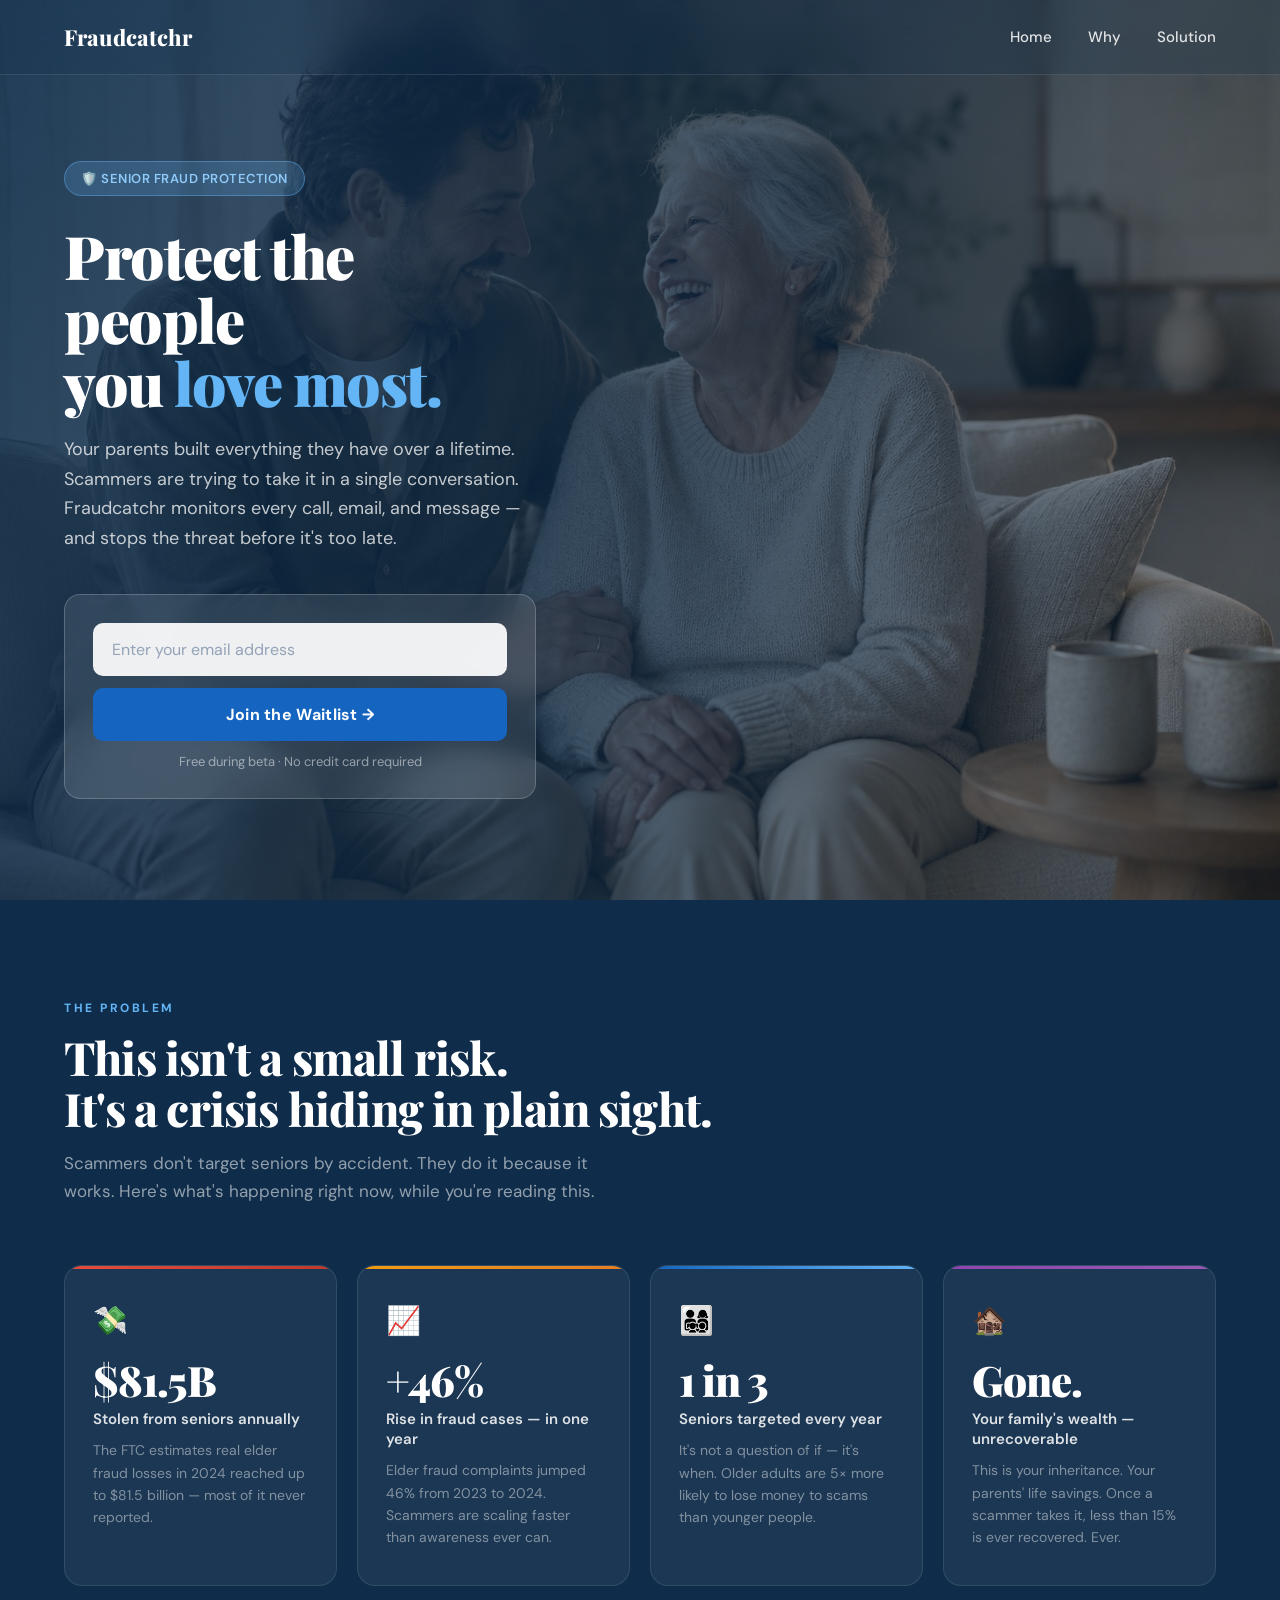
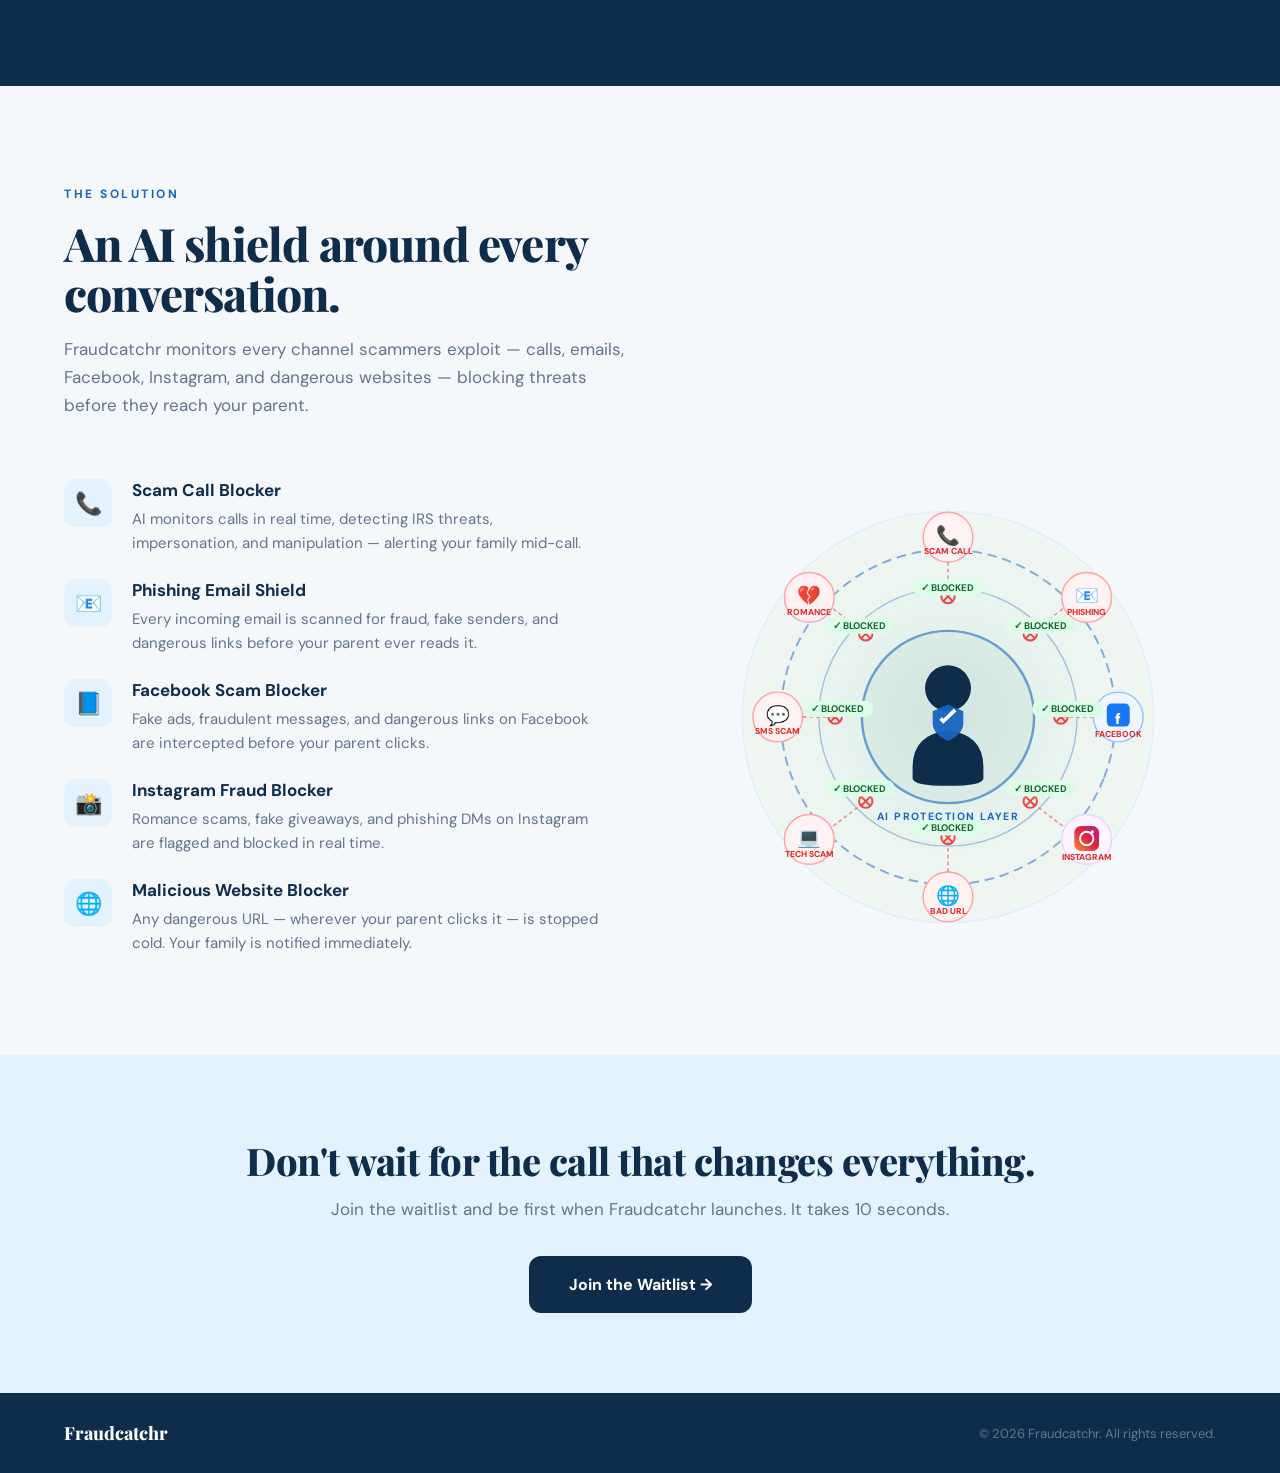
==== index.html @ f76e2032 "Add files via upload" ====
<!DOCTYPE html>
<html lang="en">
<head>
<meta charset="UTF-8"/>
<meta name="viewport" content="width=device-width, initial-scale=1.0"/>
<title>Fraudcatchr</title>
<link href="https://fonts.googleapis.com/css2?family=Playfair+Display:wght@700;800;900&family=DM+Sans:wght@300;400;500;600&display=swap" rel="stylesheet"/>
<style>
*{margin:0;padding:0;box-sizing:border-box;}
:root{
  --navy:#0F2D4A;
  --navy-light:#1A3D5C;
  --blue:#1565C0;
  --blue-hover:#1976D2;
  --blue-pale:#E3F2FD;
  --white:#FFFFFF;
  --off-white:#F5F8FA;
  --gray:#64748B;
  --light-gray:#E2E8F0;
}
html{scroll-behavior:smooth;}
body{font-family:'DM Sans',sans-serif;color:var(--navy);background:var(--white);overflow-x:hidden;}

nav{
  position:fixed;top:0;left:0;right:0;z-index:200;
  display:flex;align-items:center;justify-content:space-between;
  padding:22px 64px;
  background:rgba(15,45,74,0.2);
  backdrop-filter:blur(16px);-webkit-backdrop-filter:blur(16px);
  border-bottom:1px solid rgba(255,255,255,0.1);
}
.nav-logo{font-family:'Playfair Display',serif;font-size:22px;font-weight:800;color:var(--white);}
.nav-logo span{color:#64B5F6;}
.nav-links{display:flex;gap:36px;}
.nav-links a{text-decoration:none;color:rgba(255,255,255,0.85);font-size:15px;font-weight:500;transition:color 0.2s;}
.nav-links a:hover{color:#fff;}

#home{position:relative;min-height:100vh;display:flex;align-items:center;overflow:hidden;}
.hero-bg{
  position:absolute;inset:0;
  background-image:url('[data-uri]');
  background-size:cover;background-position:center 30%;
}
.hero-overlay{
  position:absolute;inset:0;
  background:linear-gradient(110deg,rgba(15,45,74,0.92) 0%,rgba(15,45,74,0.70) 55%,rgba(15,45,74,0.35) 100%);
}
.hero-content{position:relative;z-index:2;max-width:600px;padding:140px 64px 80px;}
.hero-eyebrow{
  display:inline-flex;align-items:center;gap:8px;
  background:rgba(100,181,246,0.2);border:1px solid rgba(100,181,246,0.4);
  color:#90CAF9;padding:8px 16px;border-radius:100px;
  font-size:13px;font-weight:600;letter-spacing:0.5px;
  margin-bottom:28px;text-transform:uppercase;
}
h1{font-family:'Playfair Display',serif;font-size:60px;line-height:1.06;font-weight:900;color:var(--white);margin-bottom:20px;letter-spacing:-1.5px;}
h1 em{color:#64B5F6;font-style:normal;}
.hero-sub{font-size:18px;line-height:1.65;color:rgba(255,255,255,0.75);margin-bottom:40px;font-weight:400;}
.hero-form{
  background:rgba(255,255,255,0.1);backdrop-filter:blur(12px);
  border:1px solid rgba(255,255,255,0.2);border-radius:16px;padding:28px;max-width:480px;
}
.hero-form input[type=email]{
  width:100%;padding:15px 18px;
  background:rgba(255,255,255,0.92);border:1.5px solid transparent;border-radius:10px;
  font-size:16px;font-family:'DM Sans',sans-serif;color:var(--navy);
  outline:none;margin-bottom:12px;transition:border-color 0.2s,background 0.2s;
}
.hero-form input[type=email]:focus{background:#fff;border-color:var(--blue);}
.hero-form input::placeholder{color:#94a3b8;}
.btn-waitlist{
  width:100%;padding:16px;background:var(--blue);color:var(--white);
  border:none;border-radius:10px;font-size:16px;font-weight:700;
  font-family:'DM Sans',sans-serif;cursor:pointer;
  transition:background 0.2s,transform 0.15s;letter-spacing:0.3px;
}
.btn-waitlist:hover{background:var(--blue-hover);transform:translateY(-1px);}
.hero-note{text-align:center;margin-top:12px;font-size:13px;color:rgba(255,255,255,0.5);}

#why{background:var(--navy);padding:100px 64px;}
.section-eyebrow{font-size:12px;font-weight:700;letter-spacing:2.5px;text-transform:uppercase;color:#64B5F6;margin-bottom:16px;}
#why h2{font-family:'Playfair Display',serif;font-size:46px;font-weight:800;color:var(--white);margin-bottom:16px;letter-spacing:-0.8px;line-height:1.1;max-width:680px;}
#why .section-sub{font-size:17px;color:rgba(255,255,255,0.55);max-width:560px;line-height:1.65;margin-bottom:60px;}
.stats-grid{display:grid;grid-template-columns:repeat(4,1fr);gap:20px;}
.stat-card{
  background:rgba(255,255,255,0.05);border:1px solid rgba(255,255,255,0.1);
  border-radius:18px;padding:36px 28px;
  transition:background 0.25s,transform 0.2s;position:relative;overflow:hidden;
}
.stat-card::before{content:'';position:absolute;top:0;left:0;right:0;height:3px;border-radius:18px 18px 0 0;}
.stat-card:nth-child(1)::before{background:linear-gradient(90deg,#e74c3c,#c0392b);}
.stat-card:nth-child(2)::before{background:linear-gradient(90deg,#f39c12,#e67e22);}
.stat-card:nth-child(3)::before{background:linear-gradient(90deg,#1565C0,#64B5F6);}
.stat-card:nth-child(4)::before{background:linear-gradient(90deg,#8e44ad,#9b59b6);}
.stat-card:hover{background:rgba(255,255,255,0.08);transform:translateY(-4px);}
.stat-icon{font-size:28px;margin-bottom:20px;display:block;}
.stat-number{font-family:'Playfair Display',serif;font-size:42px;font-weight:900;color:var(--white);line-height:1;margin-bottom:8px;letter-spacing:-1px;}
.stat-label{font-size:15px;font-weight:600;color:rgba(255,255,255,0.85);margin-bottom:10px;}
.stat-desc{font-size:14px;color:rgba(255,255,255,0.45);line-height:1.6;}

#solution{background:var(--off-white);padding:100px 64px;}
#solution .section-eyebrow{color:var(--blue);}
#solution h2{font-family:'Playfair Display',serif;font-size:46px;font-weight:800;color:var(--navy);margin-bottom:16px;letter-spacing:-0.8px;line-height:1.1;max-width:640px;}
#solution .section-sub{font-size:17px;color:var(--gray);max-width:560px;line-height:1.65;margin-bottom:60px;}
.solution-layout{display:grid;grid-template-columns:1fr 1fr;gap:80px;align-items:center;}
.solution-points{display:flex;flex-direction:column;gap:24px;}
.solution-point{display:flex;gap:20px;align-items:flex-start;}
.point-icon{width:48px;height:48px;flex-shrink:0;background:var(--blue-pale);border-radius:12px;display:flex;align-items:center;justify-content:center;font-size:22px;}
.point-text h3{font-size:17px;font-weight:700;color:var(--navy);margin-bottom:6px;}
.point-text p{font-size:15px;color:var(--gray);line-height:1.6;}
.shield-wrap{display:flex;justify-content:center;align-items:center;}

.footer-cta{background:var(--blue-pale);padding:80px 64px;text-align:center;}
.footer-cta h2{font-family:'Playfair Display',serif;font-size:38px;font-weight:800;color:var(--navy);margin-bottom:12px;letter-spacing:-0.5px;}
.footer-cta p{font-size:17px;color:var(--gray);margin-bottom:36px;}
.footer-btn{display:inline-block;background:var(--navy);color:var(--white);padding:18px 40px;border-radius:12px;font-size:16px;font-weight:700;text-decoration:none;transition:background 0.2s,transform 0.15s;}
.footer-btn:hover{background:var(--navy-light);transform:translateY(-2px);}
footer{background:var(--navy);padding:28px 64px;display:flex;justify-content:space-between;align-items:center;}
.footer-logo{font-family:'Playfair Display',serif;font-size:18px;font-weight:800;color:var(--white);}
.footer-logo span{color:#64B5F6;}
footer p{font-size:13px;color:rgba(255,255,255,0.35);}

@media(max-width:900px){
  nav{padding:18px 24px;}
  .hero-content{padding:100px 24px 60px;}
  h1{font-size:40px;}
  #why,#solution{padding:72px 24px;}
  .stats-grid{grid-template-columns:1fr 1fr;gap:16px;}
  .solution-layout{grid-template-columns:1fr;}
  .footer-cta{padding:60px 24px;}
  footer{flex-direction:column;gap:10px;padding:24px;text-align:center;}
}
</style>
</head>
<body>

<nav>
  <div class="nav-logo">Fraudcatchr</div>
  <div class="nav-links">
    <a href="#home">Home</a>
    <a href="#why">Why</a>
    <a href="#solution">Solution</a>
  </div>
</nav>

<section id="home">
  <div class="hero-bg"></div>
  <div class="hero-overlay"></div>
  <div class="hero-content">
    <div class="hero-eyebrow">🛡️ Senior Fraud Protection</div>
    <h1>Protect the people<br/>you <em>love most.</em></h1>
    <p class="hero-sub">Your parents built everything they have over a lifetime. Scammers are trying to take it in a single conversation. Fraudcatchr monitors every call, email, and message — and stops the threat before it's too late.</p>
    <form class="hero-form" name="waitlist" method="POST" data-netlify="true" action="/thankyou.html">
      <input type="hidden" name="form-name" value="waitlist"/>
      <input type="email" name="email" placeholder="Enter your email address" required/>
      <button type="submit" class="btn-waitlist">Join the Waitlist →</button>
      <p class="hero-note">Free during beta · No credit card required</p>
    </form>
  </div>
</section>

<section id="why">
  <div class="section-eyebrow">The Problem</div>
  <h2>This isn't a small risk.<br/>It's a crisis hiding in plain sight.</h2>
  <p class="section-sub">Scammers don't target seniors by accident. They do it because it works. Here's what's happening right now, while you're reading this.</p>
  <div class="stats-grid">
    <div class="stat-card">
      <span class="stat-icon">💸</span>
      <div class="stat-number">$81.5B</div>
      <div class="stat-label">Stolen from seniors annually</div>
      <div class="stat-desc">The FTC estimates real elder fraud losses in 2024 reached up to $81.5 billion — most of it never reported.</div>
    </div>
    <div class="stat-card">
      <span class="stat-icon">📈</span>
      <div class="stat-number">+46%</div>
      <div class="stat-label">Rise in fraud cases — in one year</div>
      <div class="stat-desc">Elder fraud complaints jumped 46% from 2023 to 2024. Scammers are scaling faster than awareness ever can.</div>
    </div>
    <div class="stat-card">
      <span class="stat-icon">👨‍👩‍👧‍👦</span>
      <div class="stat-number">1 in 3</div>
      <div class="stat-label">Seniors targeted every year</div>
      <div class="stat-desc">It's not a question of if — it's when. Older adults are 5× more likely to lose money to scams than younger people.</div>
    </div>
    <div class="stat-card">
      <span class="stat-icon">🏚️</span>
      <div class="stat-number">Gone.</div>
      <div class="stat-label">Your family's wealth — unrecoverable</div>
      <div class="stat-desc">This is your inheritance. Your parents' life savings. Once a scammer takes it, less than 15% is ever recovered. Ever.</div>
    </div>
  </div>
</section>

<section id="solution">
  <div class="section-eyebrow">The Solution</div>
  <h2>An AI shield around every conversation.</h2>
  <p class="section-sub">Fraudcatchr monitors every channel scammers exploit — calls, emails, Facebook, Instagram, and dangerous websites — blocking threats before they reach your parent.</p>
  <div class="solution-layout">
    <div class="solution-points">
      <div class="solution-point">
        <div class="point-icon">📞</div>
        <div class="point-text">
          <h3>Scam Call Blocker</h3>
          <p>AI monitors calls in real time, detecting IRS threats, impersonation, and manipulation — alerting your family mid-call.</p>
        </div>
      </div>
      <div class="solution-point">
        <div class="point-icon">📧</div>
        <div class="point-text">
          <h3>Phishing Email Shield</h3>
          <p>Every incoming email is scanned for fraud, fake senders, and dangerous links before your parent ever reads it.</p>
        </div>
      </div>
      <div class="solution-point">
        <div class="point-icon">📘</div>
        <div class="point-text">
          <h3>Facebook Scam Blocker</h3>
          <p>Fake ads, fraudulent messages, and dangerous links on Facebook are intercepted before your parent clicks.</p>
        </div>
      </div>
      <div class="solution-point">
        <div class="point-icon">📸</div>
        <div class="point-text">
          <h3>Instagram Fraud Blocker</h3>
          <p>Romance scams, fake giveaways, and phishing DMs on Instagram are flagged and blocked in real time.</p>
        </div>
      </div>
      <div class="solution-point">
        <div class="point-icon">🌐</div>
        <div class="point-text">
          <h3>Malicious Website Blocker</h3>
          <p>Any dangerous URL — wherever your parent clicks it — is stopped cold. Your family is notified immediately.</p>
        </div>
      </div>
    </div>

    <div class="shield-wrap">
      <svg viewBox="0 0 460 460" xmlns="http://www.w3.org/2000/svg" width="440" height="440">
        <defs>
          <radialGradient id="bg2" cx="50%" cy="50%" r="50%">
            <stop offset="0%" stop-color="#E4F2EB"/>
            <stop offset="100%" stop-color="#F0F6F2"/>
          </radialGradient>
          <radialGradient id="innerGlow" cx="50%" cy="50%" r="50%">
            <stop offset="0%" stop-color="#1565C0" stop-opacity="0.15"/>
            <stop offset="100%" stop-color="#1565C0" stop-opacity="0.02"/>
          </radialGradient>
          <linearGradient id="igGrad" x1="0%" y1="100%" x2="100%" y2="0%">
            <stop offset="0%" stop-color="#f09433"/>
            <stop offset="50%" stop-color="#dc2743"/>
            <stop offset="100%" stop-color="#bc1888"/>
          </linearGradient>
        </defs>
        <circle cx="230" cy="230" r="215" fill="url(#bg2)" stroke="#DDEEFF" stroke-width="1.5"/>
        <circle cx="230" cy="230" r="175" fill="none" stroke="#1565C0" stroke-width="2" stroke-dasharray="10 6" opacity="0.5">
          <animateTransform attributeName="transform" type="rotate" from="0 230 230" to="360 230 230" dur="25s" repeatCount="indefinite"/>
        </circle>
        <circle cx="230" cy="230" r="135" fill="url(#innerGlow)" stroke="#1565C0" stroke-width="1.5" opacity="0.35"/>
        <circle cx="230" cy="230" r="90" fill="rgba(46,125,82,0.08)" stroke="#1565C0" stroke-width="2.5" opacity="0.6"/>
        <circle cx="230" cy="200" r="24" fill="#0F2D4A"/>
        <path d="M193 282 Q193 248 230 244 Q267 248 267 282 L267 294 Q267 302 230 302 Q193 302 193 294 Z" fill="#0F2D4A"/>
        <path d="M230 217 L214 224 L214 236 Q214 248 230 255 Q246 248 246 236 L246 224 Z" fill="#1565C0" opacity="0.95"/>
        <path d="M225 237 L221 233 L224 230 L225 232 L236 221 L239 224 Z" fill="white"/>

        <g transform="translate(230,42)">
          <circle r="26" fill="#fef2f2" stroke="#fca5a5" stroke-width="1.5"/>
          <text x="0" y="5" text-anchor="middle" font-size="20">📞</text>
          <text x="0" y="18" text-anchor="middle" font-size="9" font-weight="700" fill="#dc2626">SCAM CALL</text>
        </g>
        <line x1="230" y1="68" x2="230" y2="104" stroke="#ef4444" stroke-width="1.5" stroke-dasharray="4 3" opacity="0.6"/>
        <circle cx="230" cy="104" r="7" fill="none" stroke="#ef4444" stroke-width="2"/>
        <line x1="225" y1="99" x2="235" y2="109" stroke="#ef4444" stroke-width="2"/>
        <line x1="235" y1="99" x2="225" y2="109" stroke="#ef4444" stroke-width="2"/>

        <g transform="translate(375,105)">
          <circle r="26" fill="#fef2f2" stroke="#fca5a5" stroke-width="1.5"/>
          <text x="0" y="5" text-anchor="middle" font-size="20">📧</text>
          <text x="0" y="18" text-anchor="middle" font-size="9" font-weight="700" fill="#dc2626">PHISHING</text>
        </g>
        <line x1="350" y1="117" x2="316" y2="143" stroke="#ef4444" stroke-width="1.5" stroke-dasharray="4 3" opacity="0.6"/>
        <circle cx="316" cy="143" r="7" fill="none" stroke="#ef4444" stroke-width="2"/>
        <line x1="311" y1="138" x2="321" y2="148" stroke="#ef4444" stroke-width="2"/>
        <line x1="321" y1="138" x2="311" y2="148" stroke="#ef4444" stroke-width="2"/>

        <g transform="translate(408,230)">
          <circle r="26" fill="#eff6ff" stroke="#93c5fd" stroke-width="1.5"/>
          <rect x="-12" y="-14" width="24" height="24" rx="5" fill="#1877F2"/>
          <text x="0" y="7" text-anchor="middle" font-size="16" font-weight="900" fill="white">f</text>
          <text x="0" y="21" text-anchor="middle" font-size="9" font-weight="700" fill="#dc2626">FACEBOOK</text>
        </g>
        <line x1="382" y1="230" x2="348" y2="230" stroke="#ef4444" stroke-width="1.5" stroke-dasharray="4 3" opacity="0.6"/>
        <circle cx="348" cy="230" r="7" fill="none" stroke="#ef4444" stroke-width="2"/>
        <line x1="343" y1="225" x2="353" y2="235" stroke="#ef4444" stroke-width="2"/>
        <line x1="353" y1="225" x2="343" y2="235" stroke="#ef4444" stroke-width="2"/>

        <g transform="translate(375,358)">
          <circle r="26" fill="#fdf4ff" stroke="#e9d5ff" stroke-width="1.5"/>
          <rect x="-13" y="-14" width="26" height="26" rx="7" fill="url(#igGrad)"/>
          <circle cx="0" cy="-1" r="7" fill="none" stroke="white" stroke-width="2"/>
          <circle cx="6" cy="-8" r="1.5" fill="white"/>
          <text x="0" y="21" text-anchor="middle" font-size="9" font-weight="700" fill="#dc2626">INSTAGRAM</text>
        </g>
        <line x1="350" y1="344" x2="316" y2="318" stroke="#ef4444" stroke-width="1.5" stroke-dasharray="4 3" opacity="0.6"/>
        <circle cx="316" cy="318" r="7" fill="none" stroke="#ef4444" stroke-width="2"/>
        <line x1="311" y1="313" x2="321" y2="323" stroke="#ef4444" stroke-width="2"/>
        <line x1="321" y1="313" x2="311" y2="323" stroke="#ef4444" stroke-width="2"/>

        <g transform="translate(230,418)">
          <circle r="26" fill="#fef2f2" stroke="#fca5a5" stroke-width="1.5"/>
          <text x="0" y="5" text-anchor="middle" font-size="20">🌐</text>
          <text x="0" y="18" text-anchor="middle" font-size="9" font-weight="700" fill="#dc2626">BAD URL</text>
        </g>
        <line x1="230" y1="392" x2="230" y2="356" stroke="#ef4444" stroke-width="1.5" stroke-dasharray="4 3" opacity="0.6"/>
        <circle cx="230" cy="356" r="7" fill="none" stroke="#ef4444" stroke-width="2"/>
        <line x1="225" y1="351" x2="235" y2="361" stroke="#ef4444" stroke-width="2"/>
        <line x1="235" y1="351" x2="225" y2="361" stroke="#ef4444" stroke-width="2"/>

        <g transform="translate(52,230)">
          <circle r="26" fill="#fef2f2" stroke="#fca5a5" stroke-width="1.5"/>
          <text x="0" y="5" text-anchor="middle" font-size="20">💬</text>
          <text x="0" y="18" text-anchor="middle" font-size="9" font-weight="700" fill="#dc2626">SMS SCAM</text>
        </g>
        <line x1="78" y1="230" x2="112" y2="230" stroke="#ef4444" stroke-width="1.5" stroke-dasharray="4 3" opacity="0.6"/>
        <circle cx="112" cy="230" r="7" fill="none" stroke="#ef4444" stroke-width="2"/>
        <line x1="107" y1="225" x2="117" y2="235" stroke="#ef4444" stroke-width="2"/>
        <line x1="117" y1="225" x2="107" y2="235" stroke="#ef4444" stroke-width="2"/>

        <g transform="translate(85,105)">
          <circle r="26" fill="#fff1f2" stroke="#fda4af" stroke-width="1.5"/>
          <text x="0" y="5" text-anchor="middle" font-size="20">💔</text>
          <text x="0" y="18" text-anchor="middle" font-size="9" font-weight="700" fill="#dc2626">ROMANCE</text>
        </g>
        <line x1="110" y1="117" x2="144" y2="143" stroke="#ef4444" stroke-width="1.5" stroke-dasharray="4 3" opacity="0.6"/>
        <circle cx="144" cy="143" r="7" fill="none" stroke="#ef4444" stroke-width="2"/>
        <line x1="139" y1="138" x2="149" y2="148" stroke="#ef4444" stroke-width="2"/>
        <line x1="149" y1="138" x2="139" y2="148" stroke="#ef4444" stroke-width="2"/>

        <g transform="translate(85,358)">
          <circle r="26" fill="#fef2f2" stroke="#fca5a5" stroke-width="1.5"/>
          <text x="0" y="5" text-anchor="middle" font-size="20">💻</text>
          <text x="0" y="18" text-anchor="middle" font-size="9" font-weight="700" fill="#dc2626">TECH SCAM</text>
        </g>
        <line x1="110" y1="344" x2="144" y2="318" stroke="#ef4444" stroke-width="1.5" stroke-dasharray="4 3" opacity="0.6"/>
        <circle cx="144" cy="318" r="7" fill="none" stroke="#ef4444" stroke-width="2"/>
        <line x1="139" y1="313" x2="149" y2="323" stroke="#ef4444" stroke-width="2"/>
        <line x1="149" y1="313" x2="139" y2="323" stroke="#ef4444" stroke-width="2"/>

        <rect x="193" y="86" width="74" height="17" rx="8" fill="#dcfce7"/>
        <text x="230" y="98" text-anchor="middle" font-size="10" font-weight="700" fill="#166534">✓ BLOCKED</text>
        <rect x="290" y="126" width="74" height="17" rx="8" fill="#dcfce7"/>
        <text x="327" y="138" text-anchor="middle" font-size="10" font-weight="700" fill="#166534">✓ BLOCKED</text>
        <rect x="318" y="213" width="74" height="17" rx="8" fill="#dcfce7"/>
        <text x="355" y="225" text-anchor="middle" font-size="10" font-weight="700" fill="#166534">✓ BLOCKED</text>
        <rect x="290" y="296" width="74" height="17" rx="8" fill="#dcfce7"/>
        <text x="327" y="308" text-anchor="middle" font-size="10" font-weight="700" fill="#166534">✓ BLOCKED</text>
        <rect x="193" y="337" width="74" height="17" rx="8" fill="#dcfce7"/>
        <text x="230" y="349" text-anchor="middle" font-size="10" font-weight="700" fill="#166534">✓ BLOCKED</text>
        <rect x="78" y="213" width="74" height="17" rx="8" fill="#dcfce7"/>
        <text x="115" y="225" text-anchor="middle" font-size="10" font-weight="700" fill="#166534">✓ BLOCKED</text>
        <rect x="100" y="126" width="74" height="17" rx="8" fill="#dcfce7"/>
        <text x="137" y="138" text-anchor="middle" font-size="10" font-weight="700" fill="#166534">✓ BLOCKED</text>
        <rect x="100" y="296" width="74" height="17" rx="8" fill="#dcfce7"/>
        <text x="137" y="308" text-anchor="middle" font-size="10" font-weight="700" fill="#166534">✓ BLOCKED</text>
        <text x="230" y="338" text-anchor="middle" font-size="11" font-weight="700" fill="#1565C0" font-family="DM Sans,sans-serif" letter-spacing="1.5">AI PROTECTION LAYER</text>
      </svg>
    </div>
  </div>
</section>

<div class="footer-cta">
  <h2>Don't wait for the call that changes everything.</h2>
  <p>Join the waitlist and be first when Fraudcatchr launches. It takes 10 seconds.</p>
  <a href="#home" class="footer-btn">Join the Waitlist →</a>
</div>

<footer>
  <div class="footer-logo">Fraudcatchr</div>
  <p>© 2026 Fraudcatchr. All rights reserved.</p>
</footer>
</body>
</html>
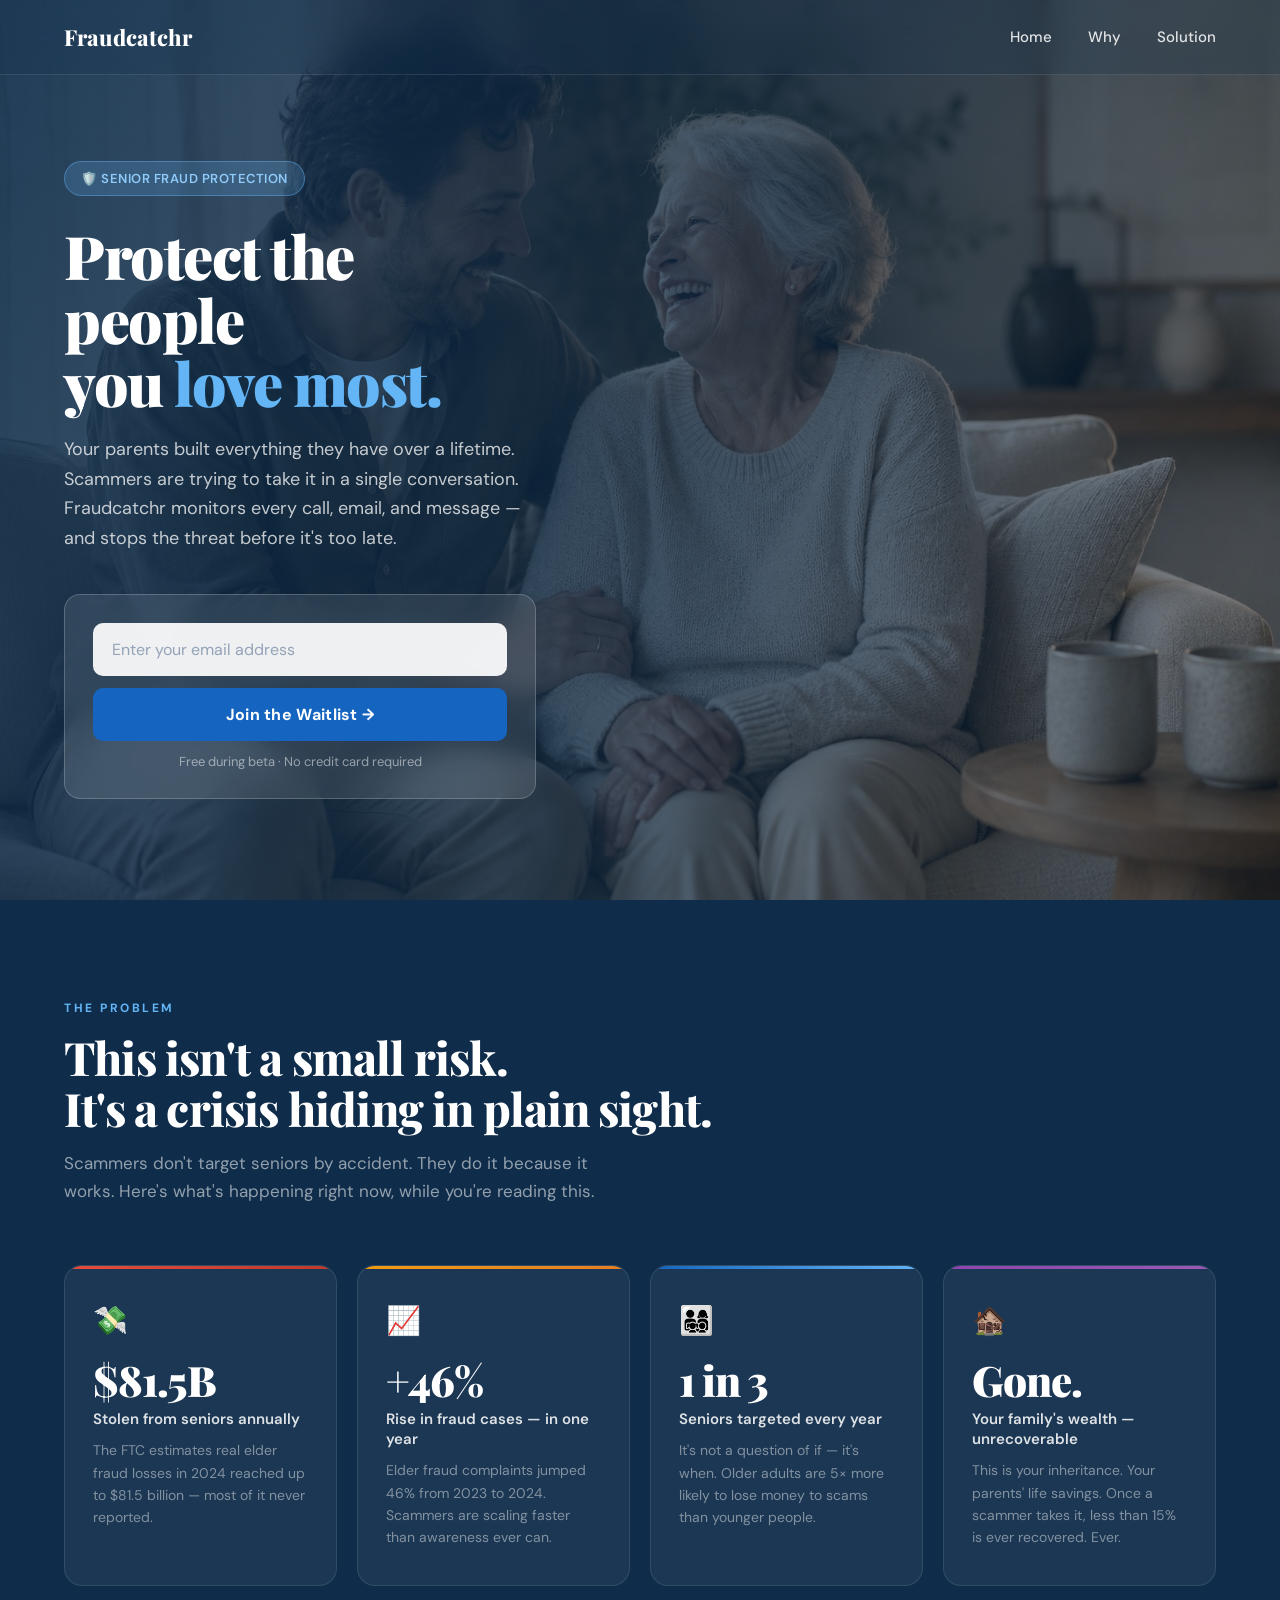
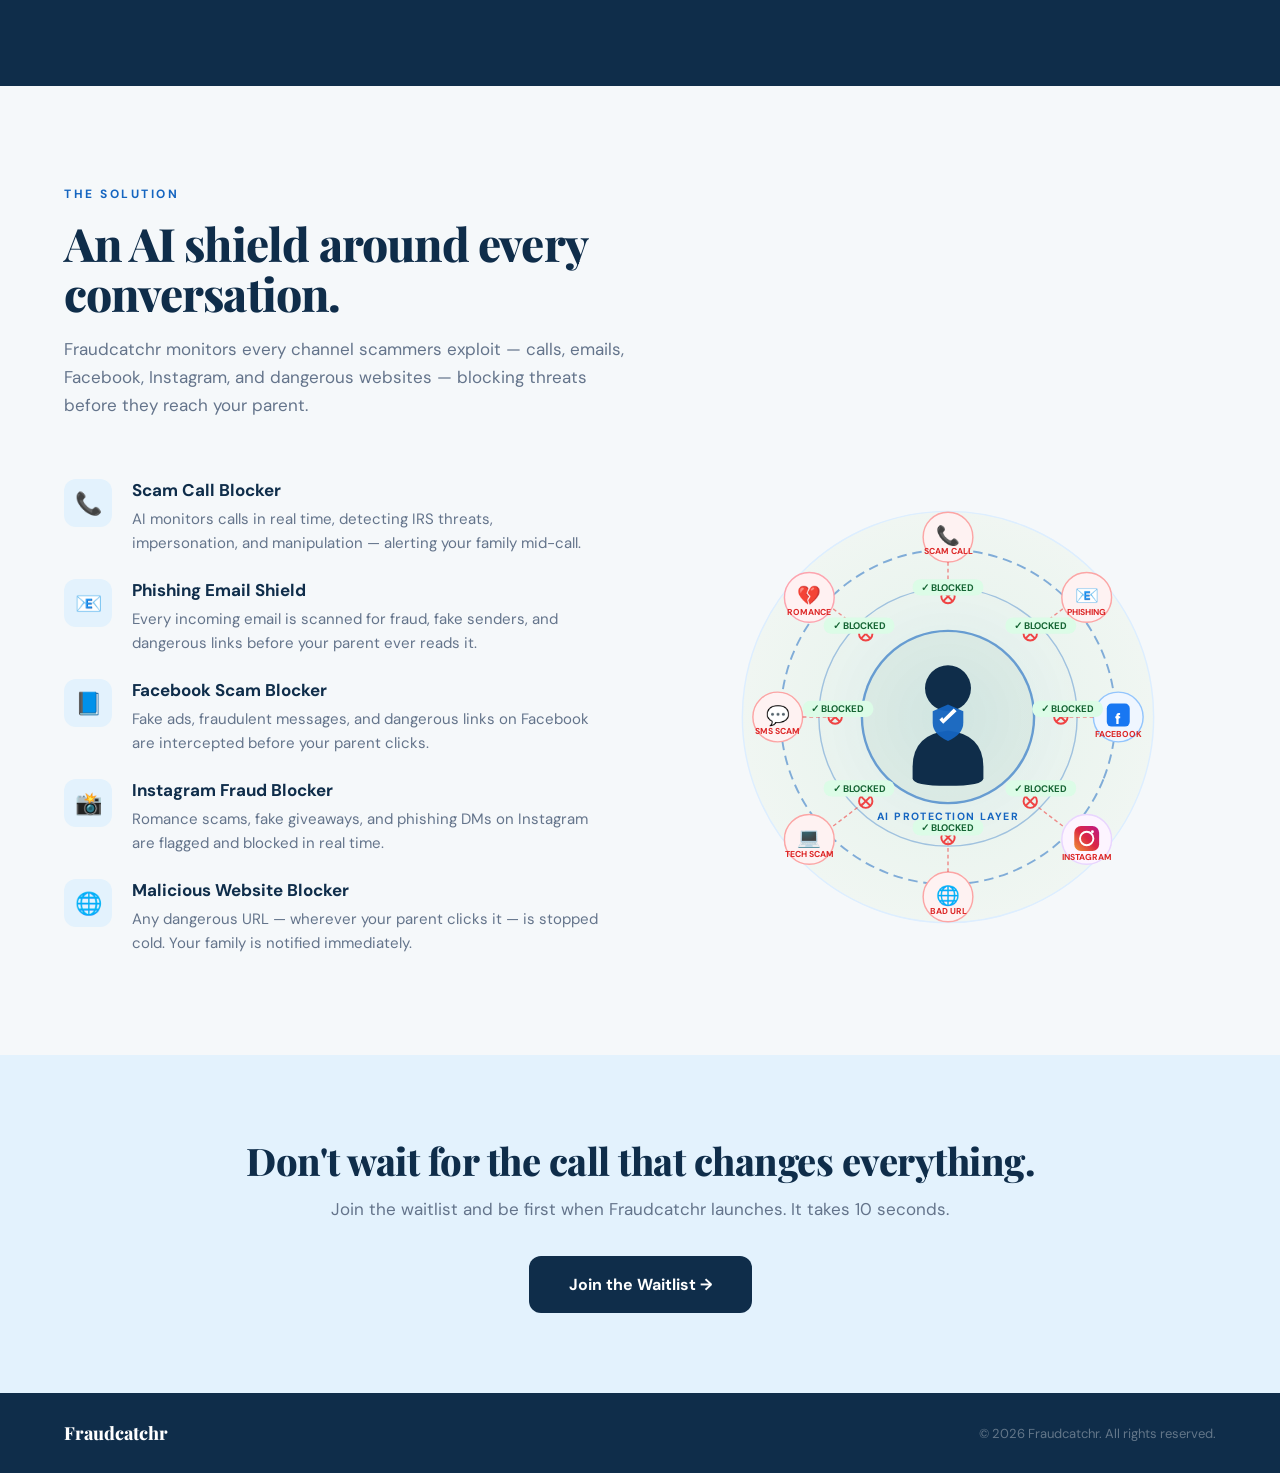
==== commit be0eb3a1: "Add files via upload" ====
--- a/index.html
+++ b/index.html
@@ -150,7 +150,7 @@
     <div class="hero-eyebrow">🛡️ Senior Fraud Protection</div>
     <h1>Protect the people<br/>you <em>love most.</em></h1>
     <p class="hero-sub">Your parents built everything they have over a lifetime. Scammers are trying to take it in a single conversation. Fraudcatchr monitors every call, email, and message — and stops the threat before it's too late.</p>
-    <form class="hero-form" name="waitlist" method="POST" data-netlify="true" action="/thankyou.html">
+    <form class="hero-form" name="waitlist" method="POST" data-netlify="true" action="/thankyou">
       <input type="hidden" name="form-name" value="waitlist"/>
       <input type="email" name="email" placeholder="Enter your email address" required/>
       <button type="submit" class="btn-waitlist">Join the Waitlist →</button>
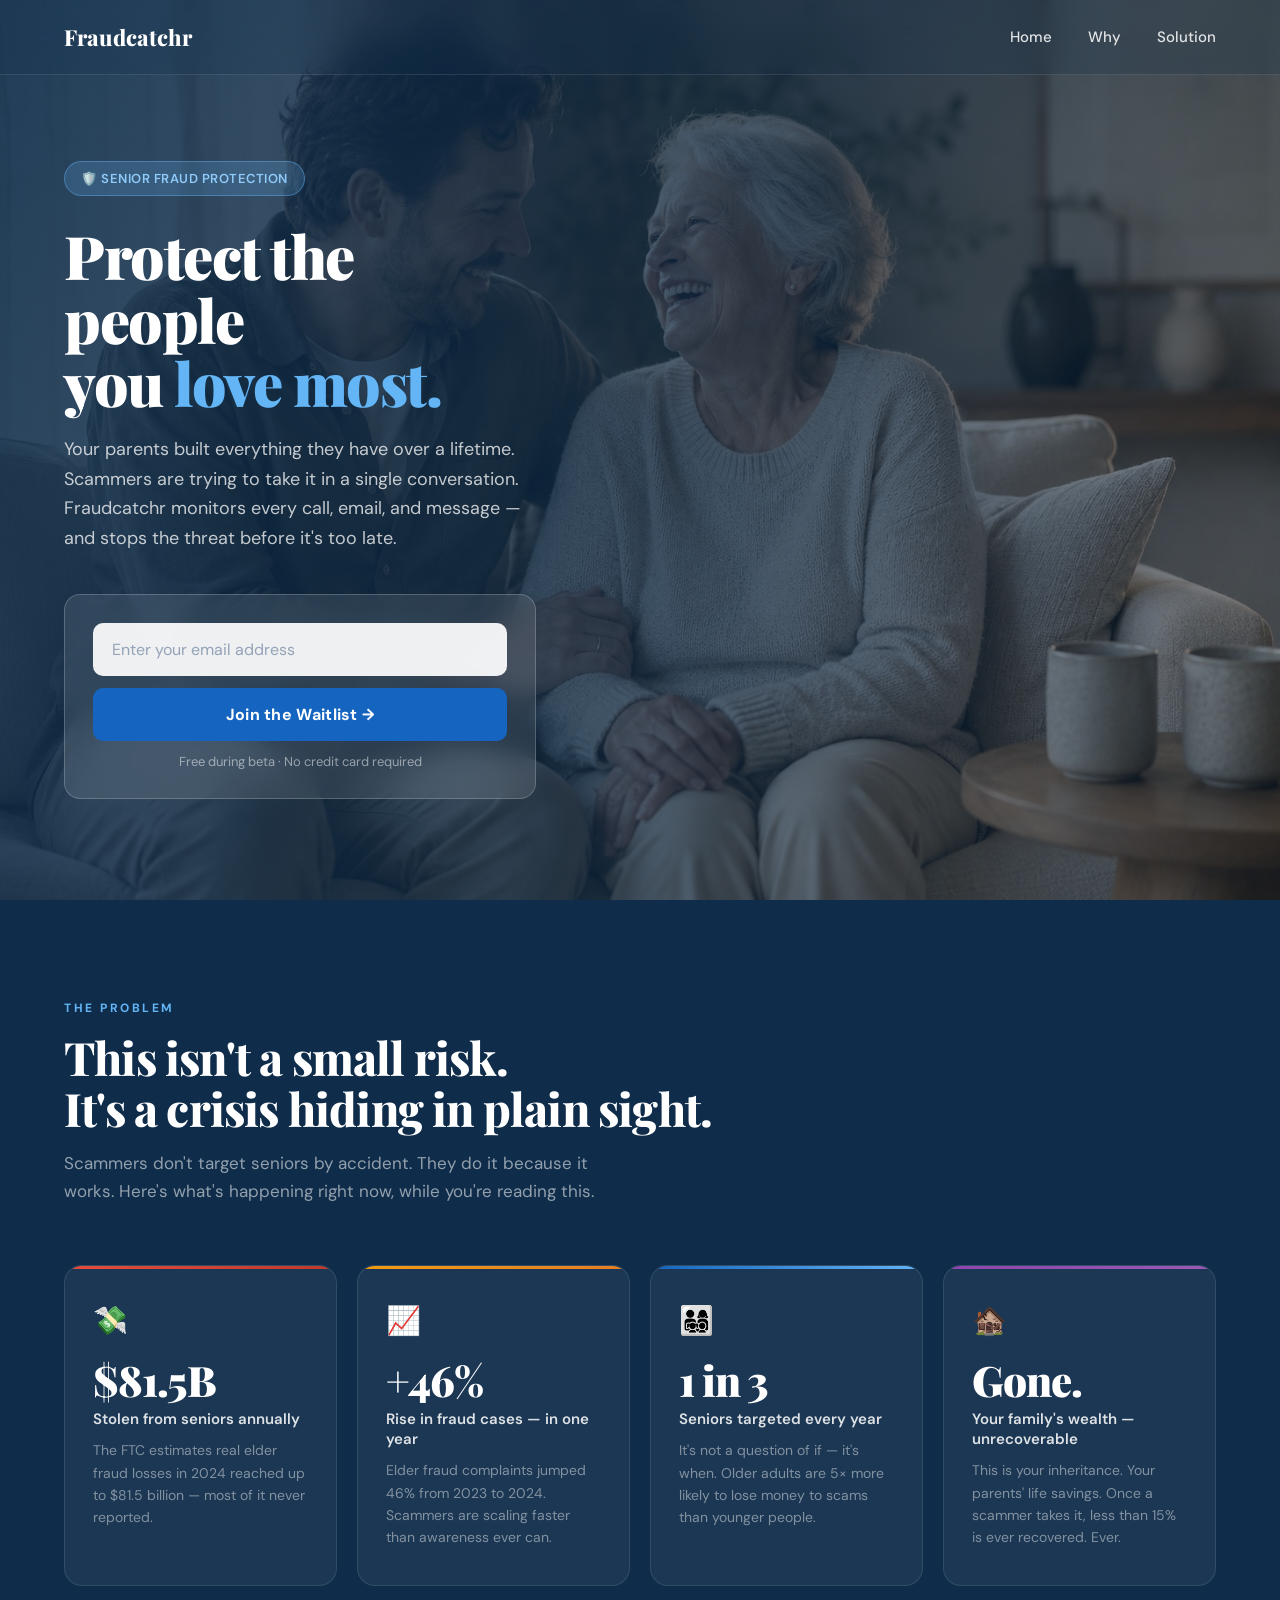
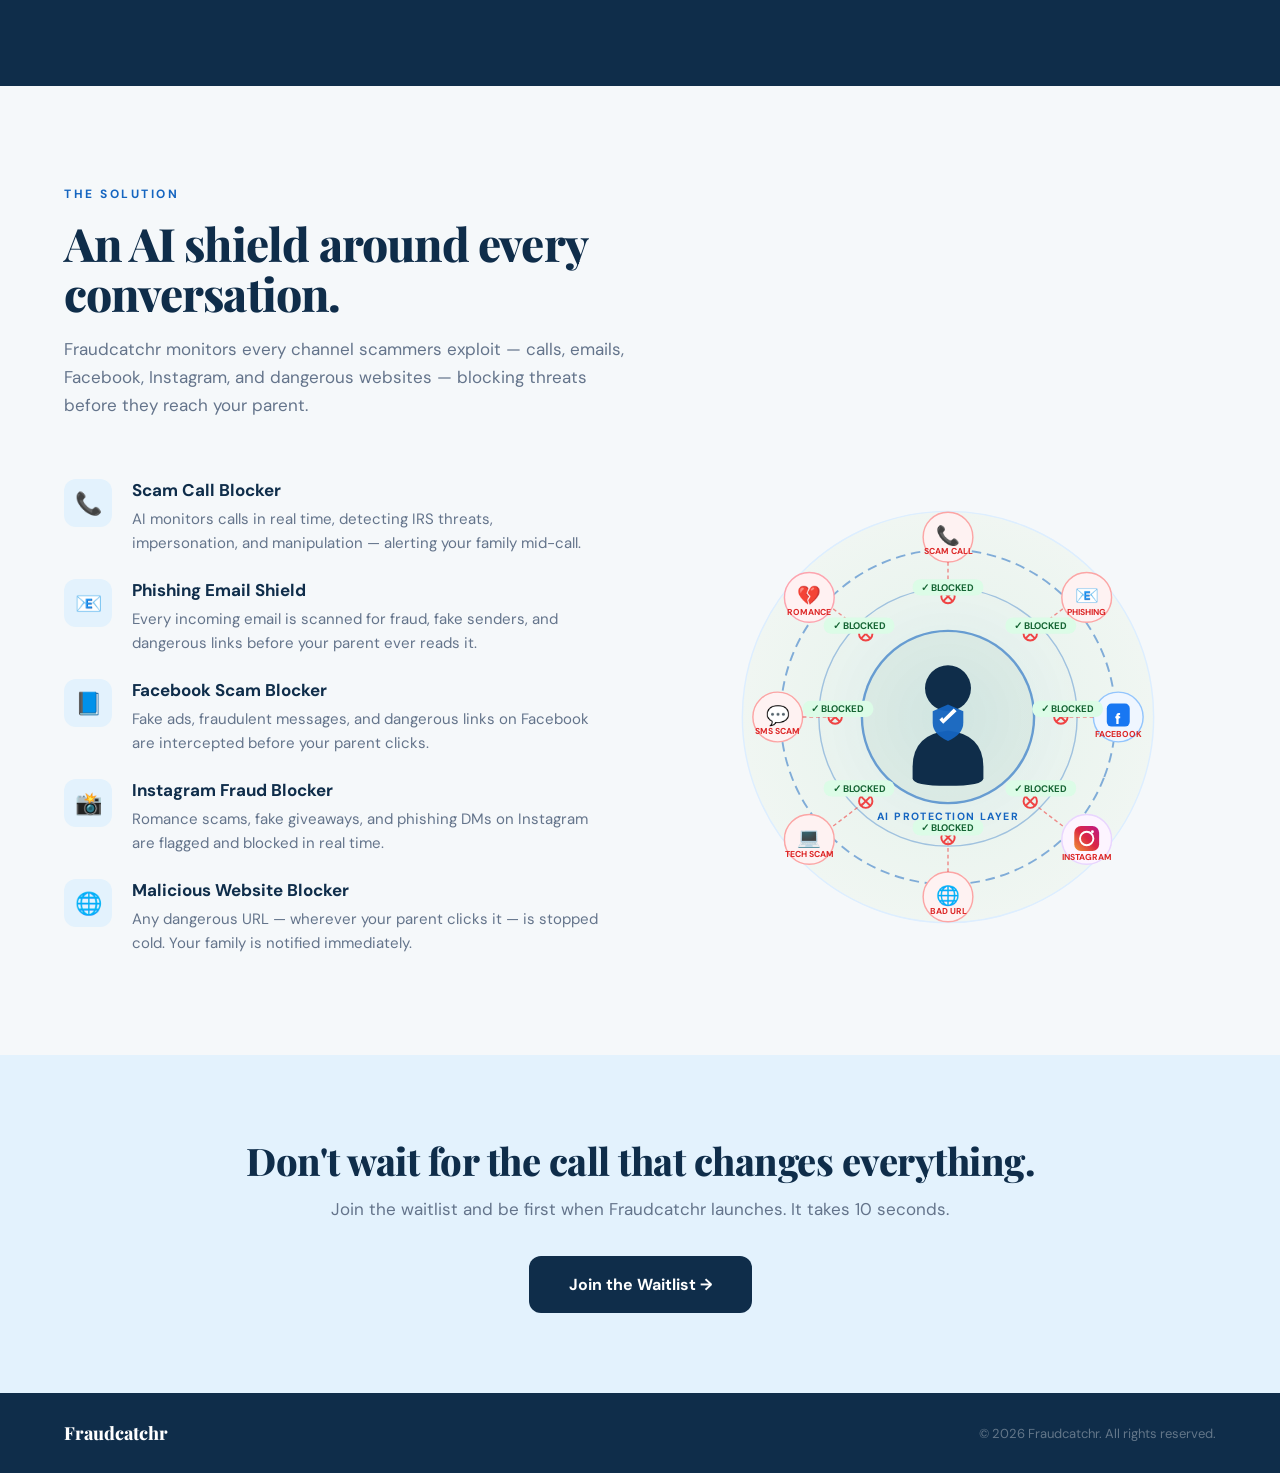
==== commit 1abbdc9e: "Add files via upload" ====
--- a/index.html
+++ b/index.html
@@ -150,7 +150,7 @@
     <div class="hero-eyebrow">🛡️ Senior Fraud Protection</div>
     <h1>Protect the people<br/>you <em>love most.</em></h1>
     <p class="hero-sub">Your parents built everything they have over a lifetime. Scammers are trying to take it in a single conversation. Fraudcatchr monitors every call, email, and message — and stops the threat before it's too late.</p>
-    <form class="hero-form" name="waitlist" method="POST" data-netlify="true" action="/thankyou">
+    <form class="hero-form" name="waitlist" method="POST" netlify action="/thankyou.html">
       <input type="hidden" name="form-name" value="waitlist"/>
       <input type="email" name="email" placeholder="Enter your email address" required/>
       <button type="submit" class="btn-waitlist">Join the Waitlist →</button>
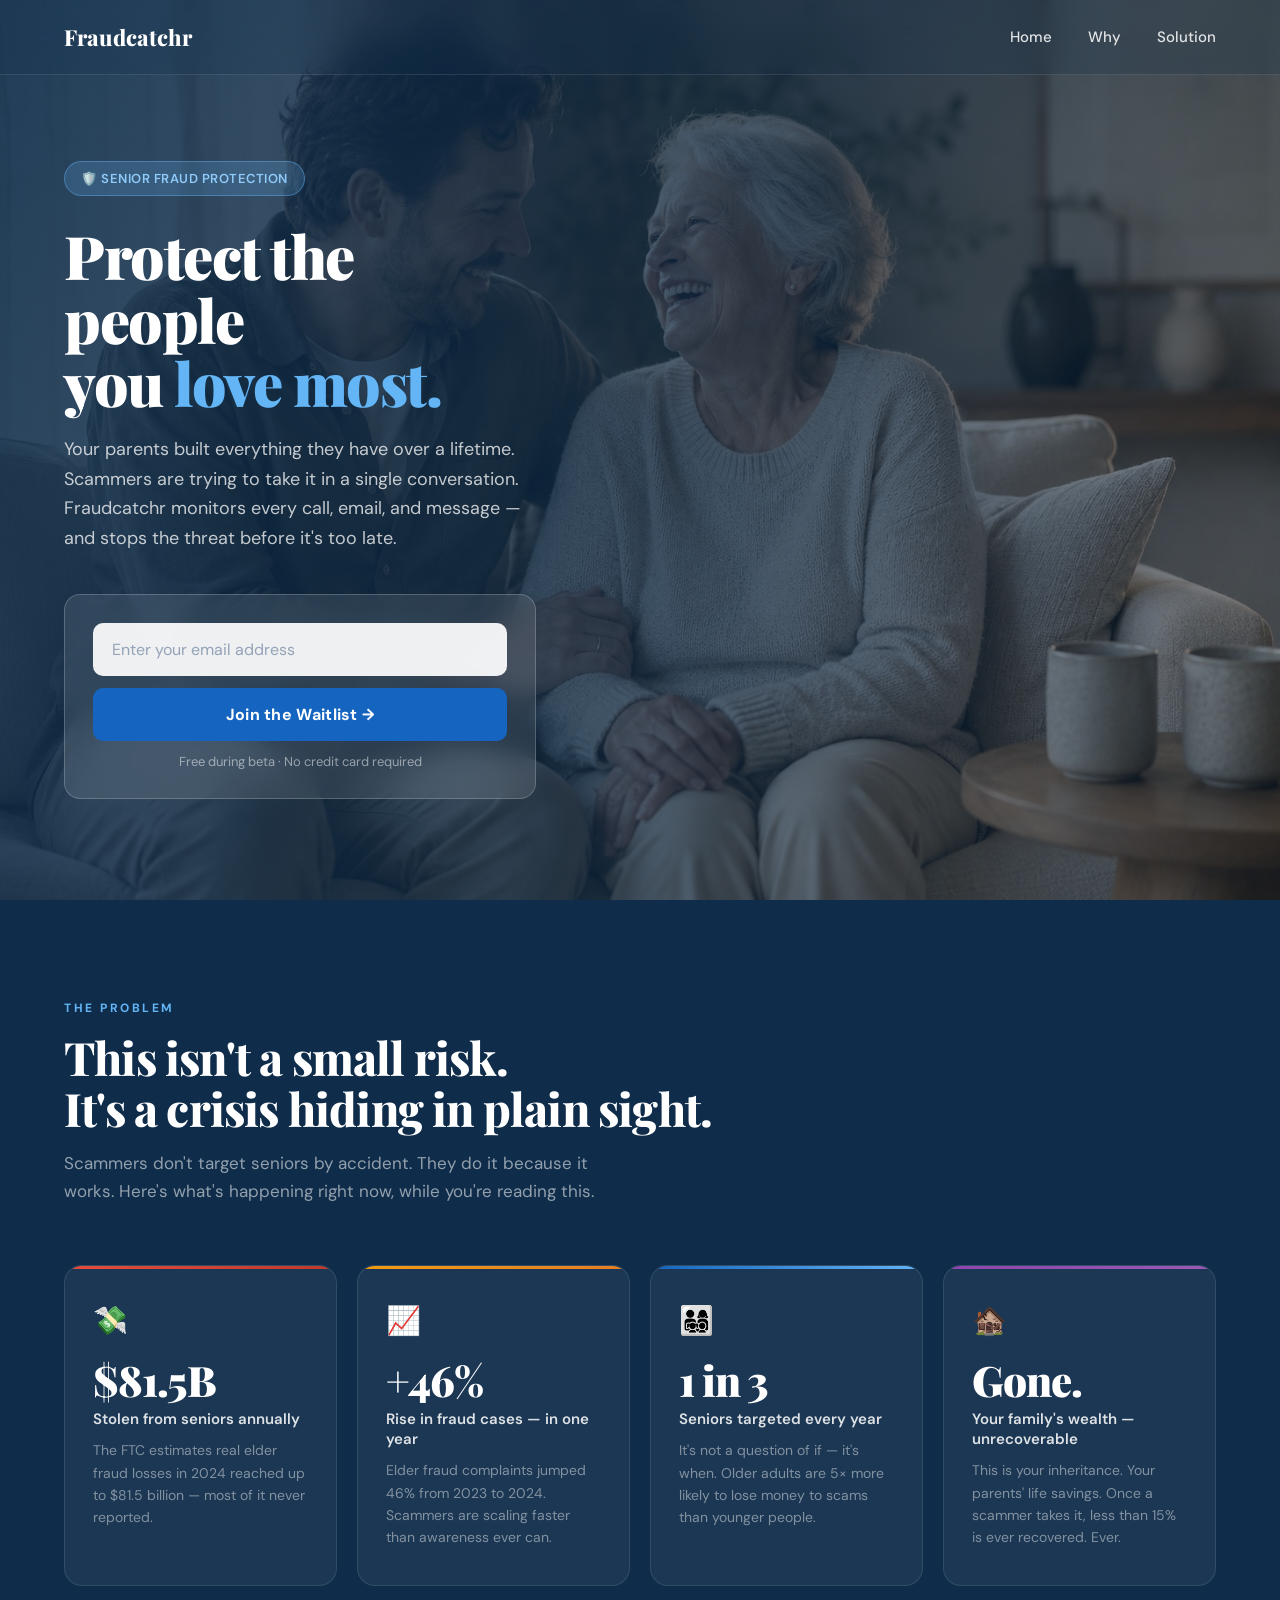
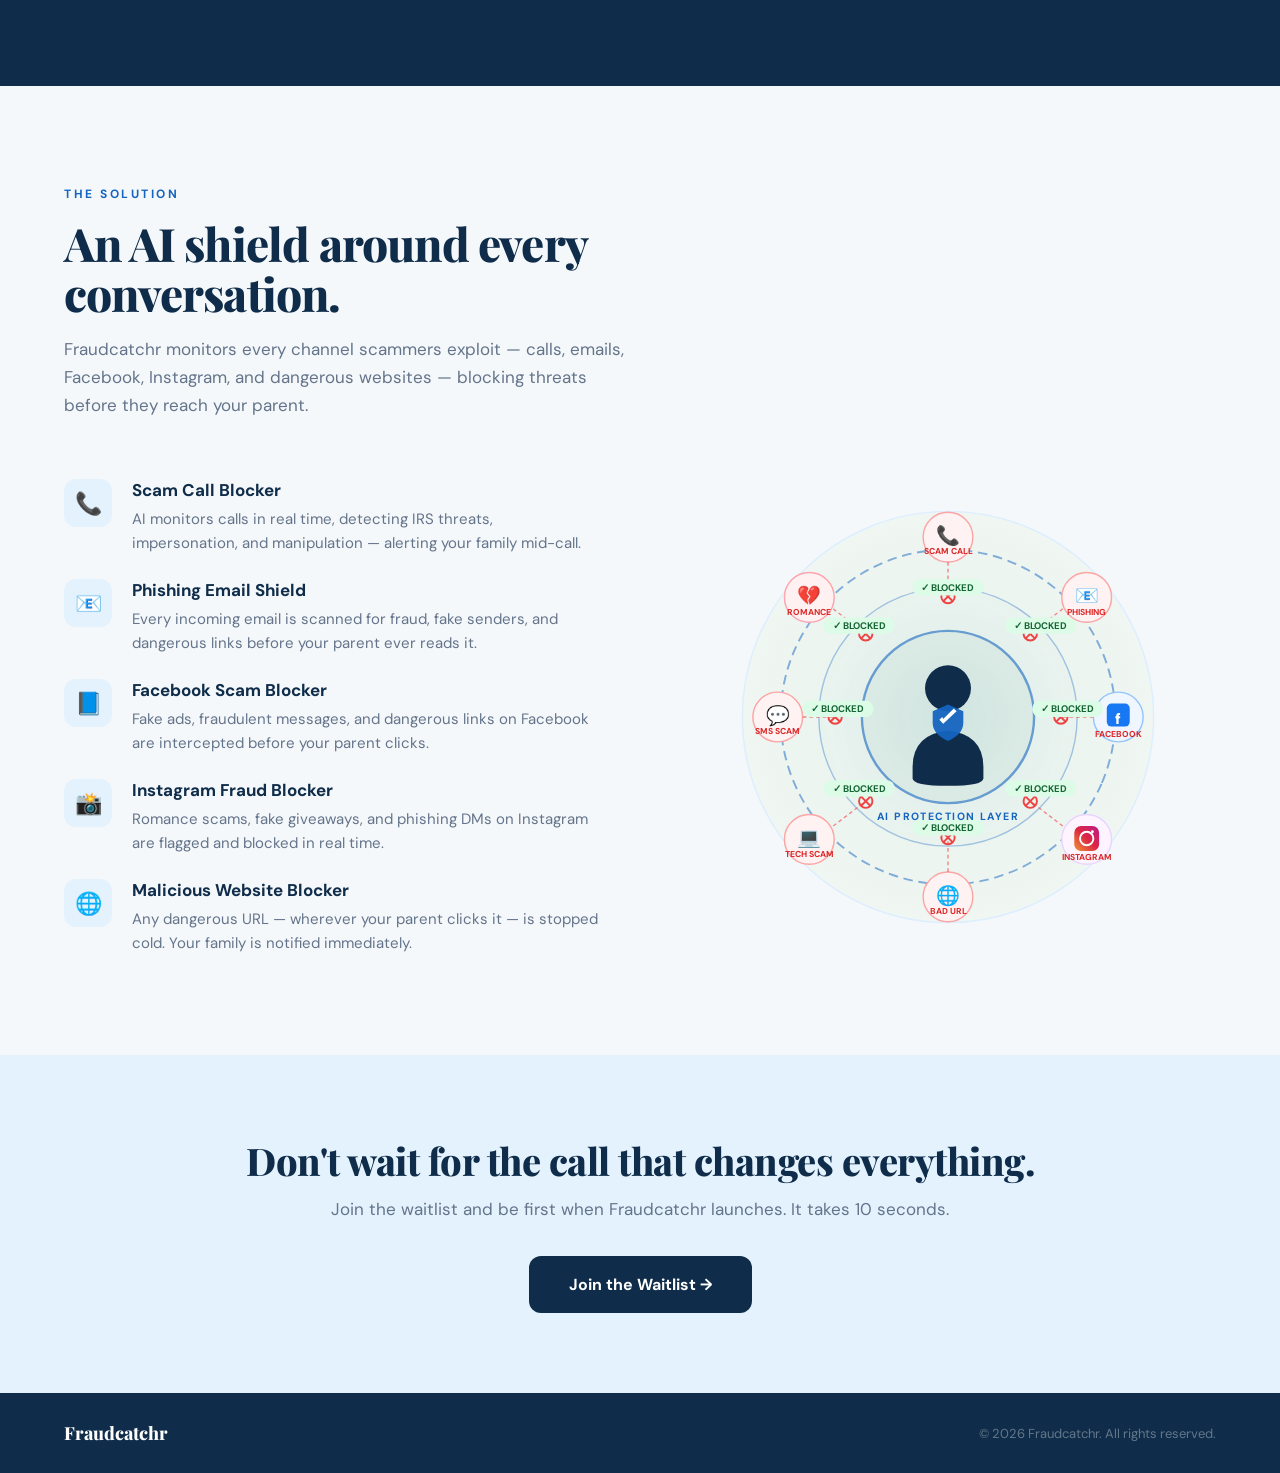
==== commit e4608c62: "Add files via upload" ====
--- a/index.html
+++ b/index.html
@@ -150,7 +150,7 @@
     <div class="hero-eyebrow">🛡️ Senior Fraud Protection</div>
     <h1>Protect the people<br/>you <em>love most.</em></h1>
     <p class="hero-sub">Your parents built everything they have over a lifetime. Scammers are trying to take it in a single conversation. Fraudcatchr monitors every call, email, and message — and stops the threat before it's too late.</p>
-    <form class="hero-form" name="waitlist" method="POST" netlify action="/thankyou.html">
+    <form class="hero-form" name="waitlist" method="POST" data-netlify="true" action="/thankyou.html">
       <input type="hidden" name="form-name" value="waitlist"/>
       <input type="email" name="email" placeholder="Enter your email address" required/>
       <button type="submit" class="btn-waitlist">Join the Waitlist →</button>
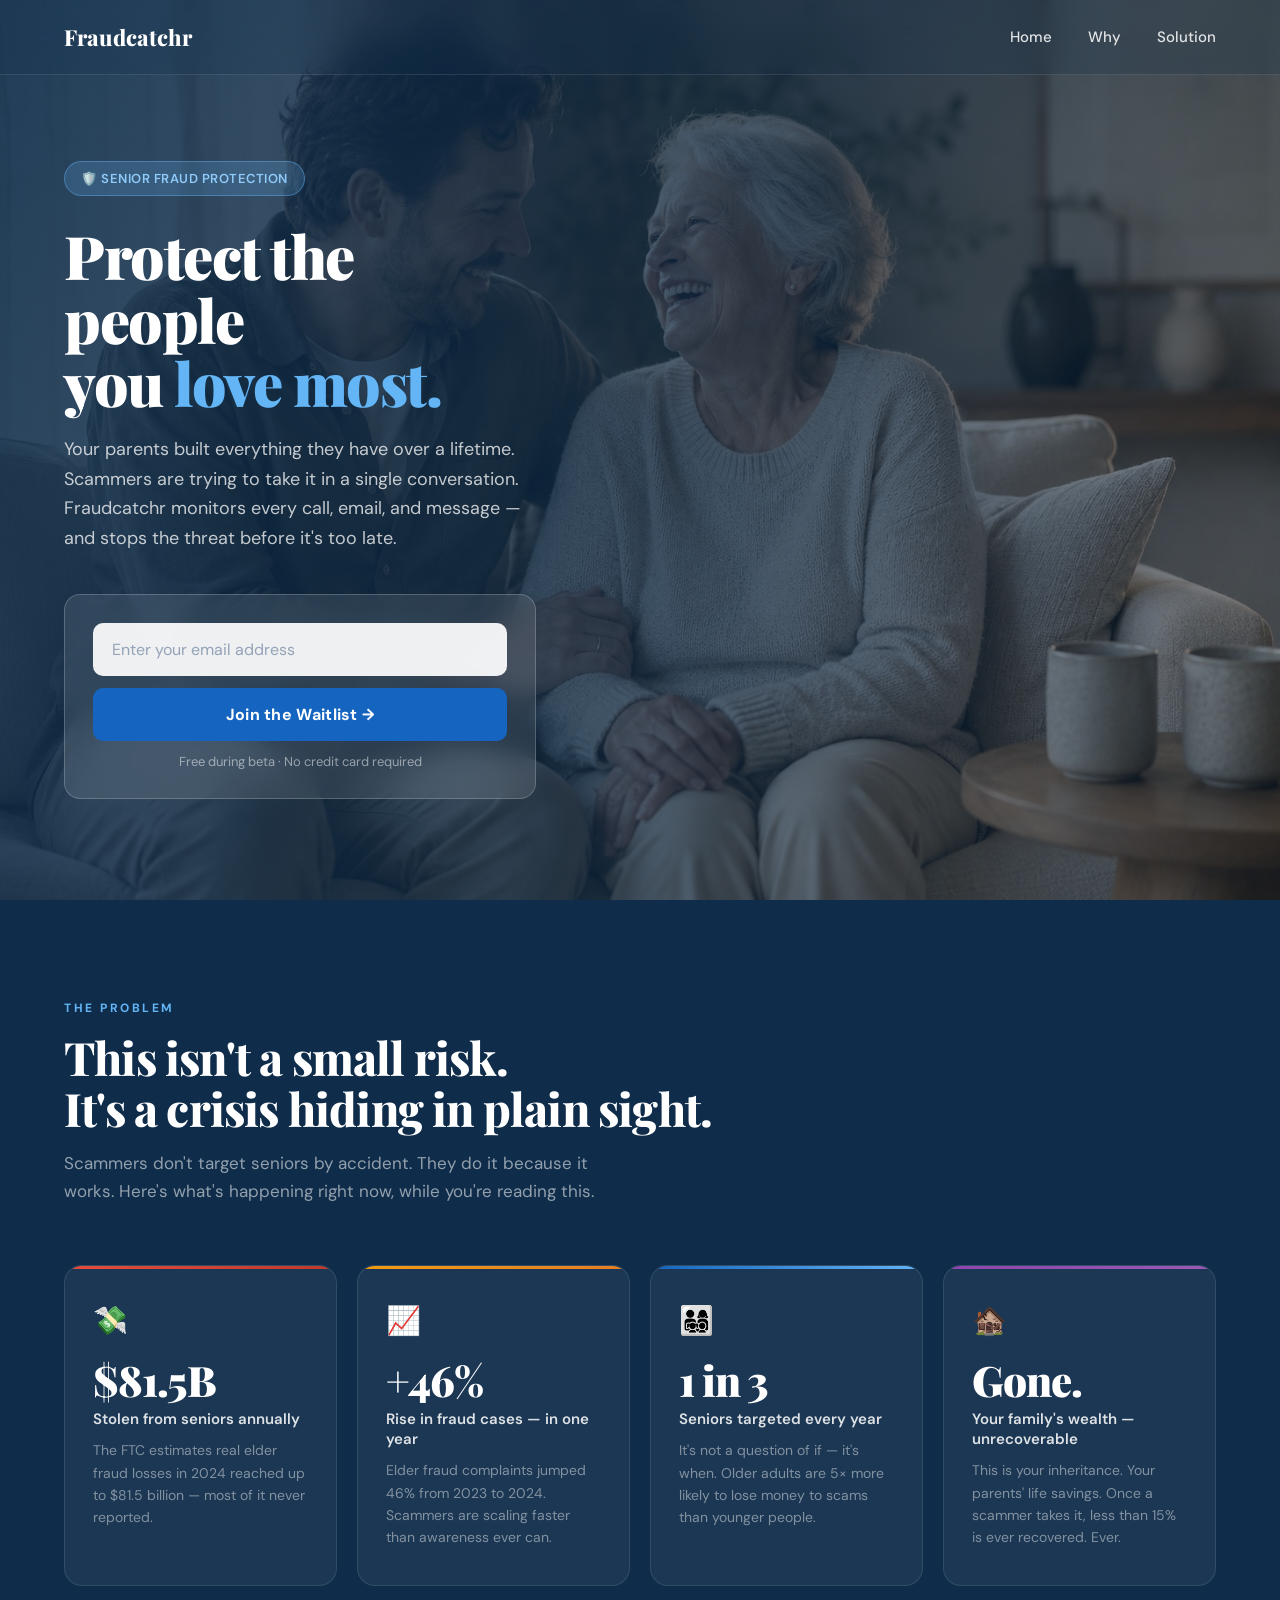
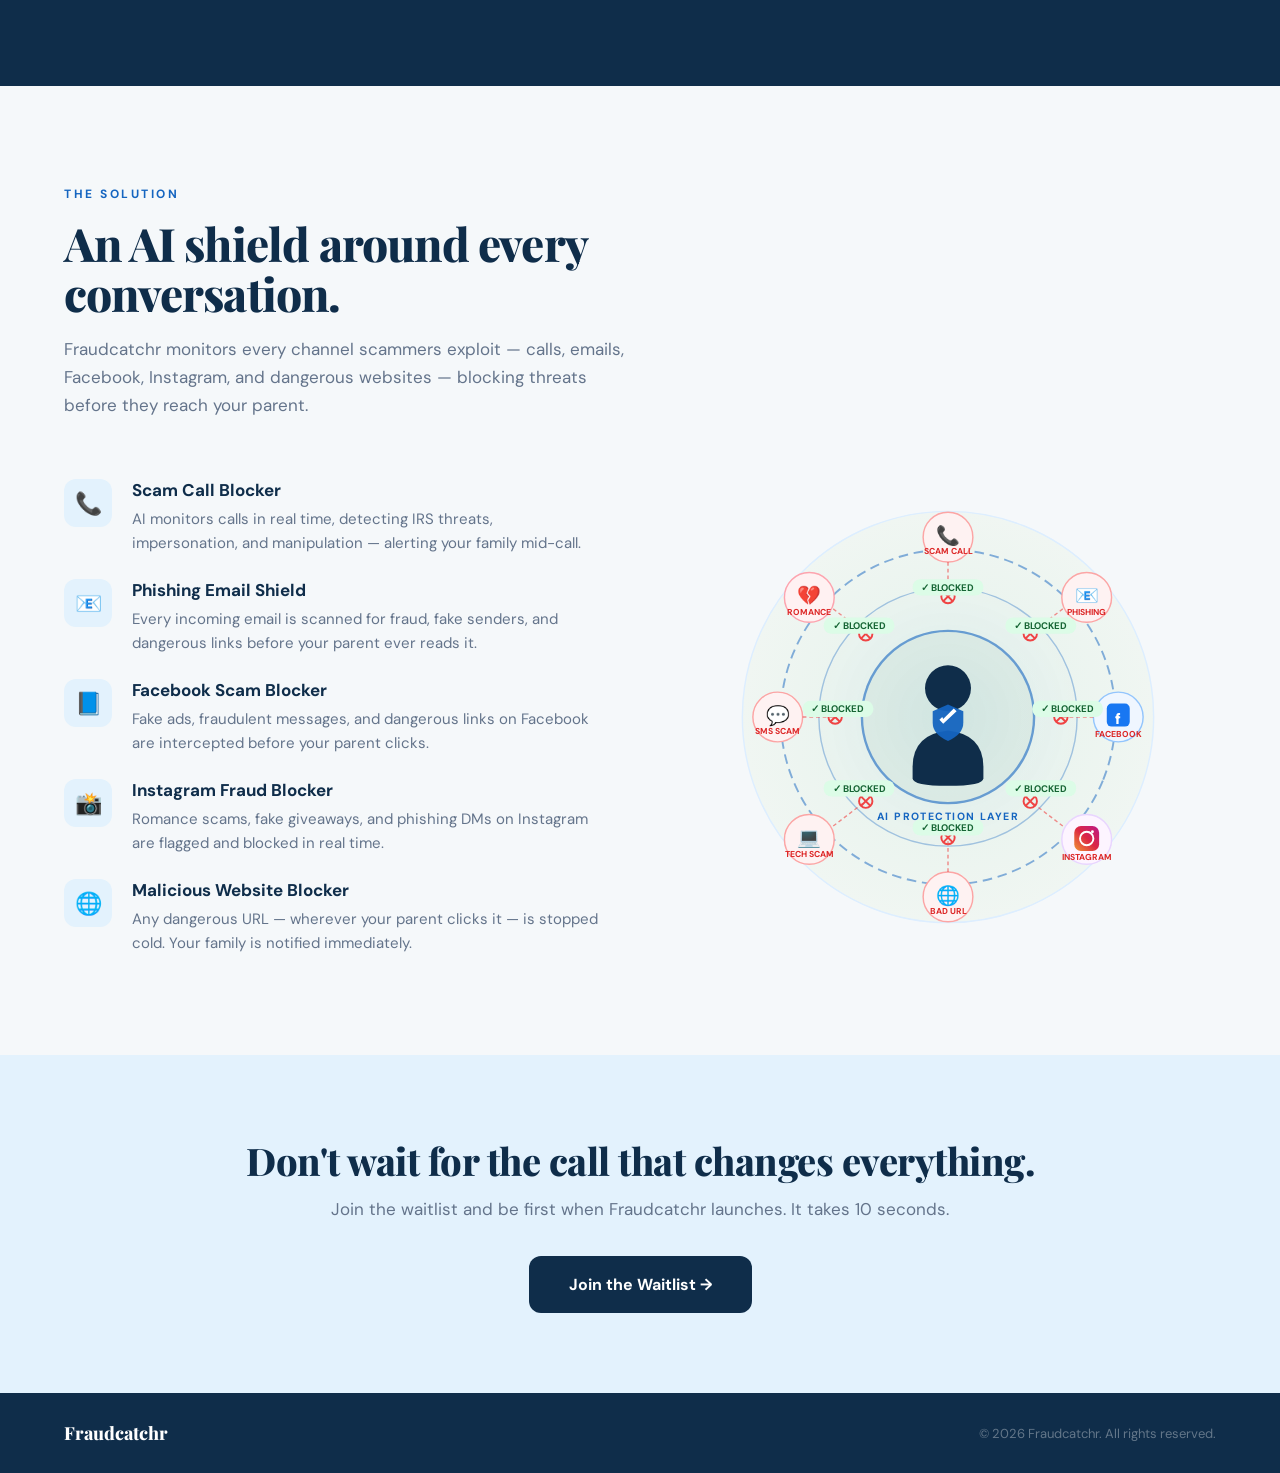
==== commit 4be84384: "Add files via upload" ====
--- a/index.html
+++ b/index.html
@@ -150,7 +150,7 @@
     <div class="hero-eyebrow">🛡️ Senior Fraud Protection</div>
     <h1>Protect the people<br/>you <em>love most.</em></h1>
     <p class="hero-sub">Your parents built everything they have over a lifetime. Scammers are trying to take it in a single conversation. Fraudcatchr monitors every call, email, and message — and stops the threat before it's too late.</p>
-    <form class="hero-form" name="waitlist" method="POST" data-netlify="true" action="/thankyou.html">
+    <form class="hero-form" name="waitlist" netlify action="/thankyou.html">
       <input type="hidden" name="form-name" value="waitlist"/>
       <input type="email" name="email" placeholder="Enter your email address" required/>
       <button type="submit" class="btn-waitlist">Join the Waitlist →</button>
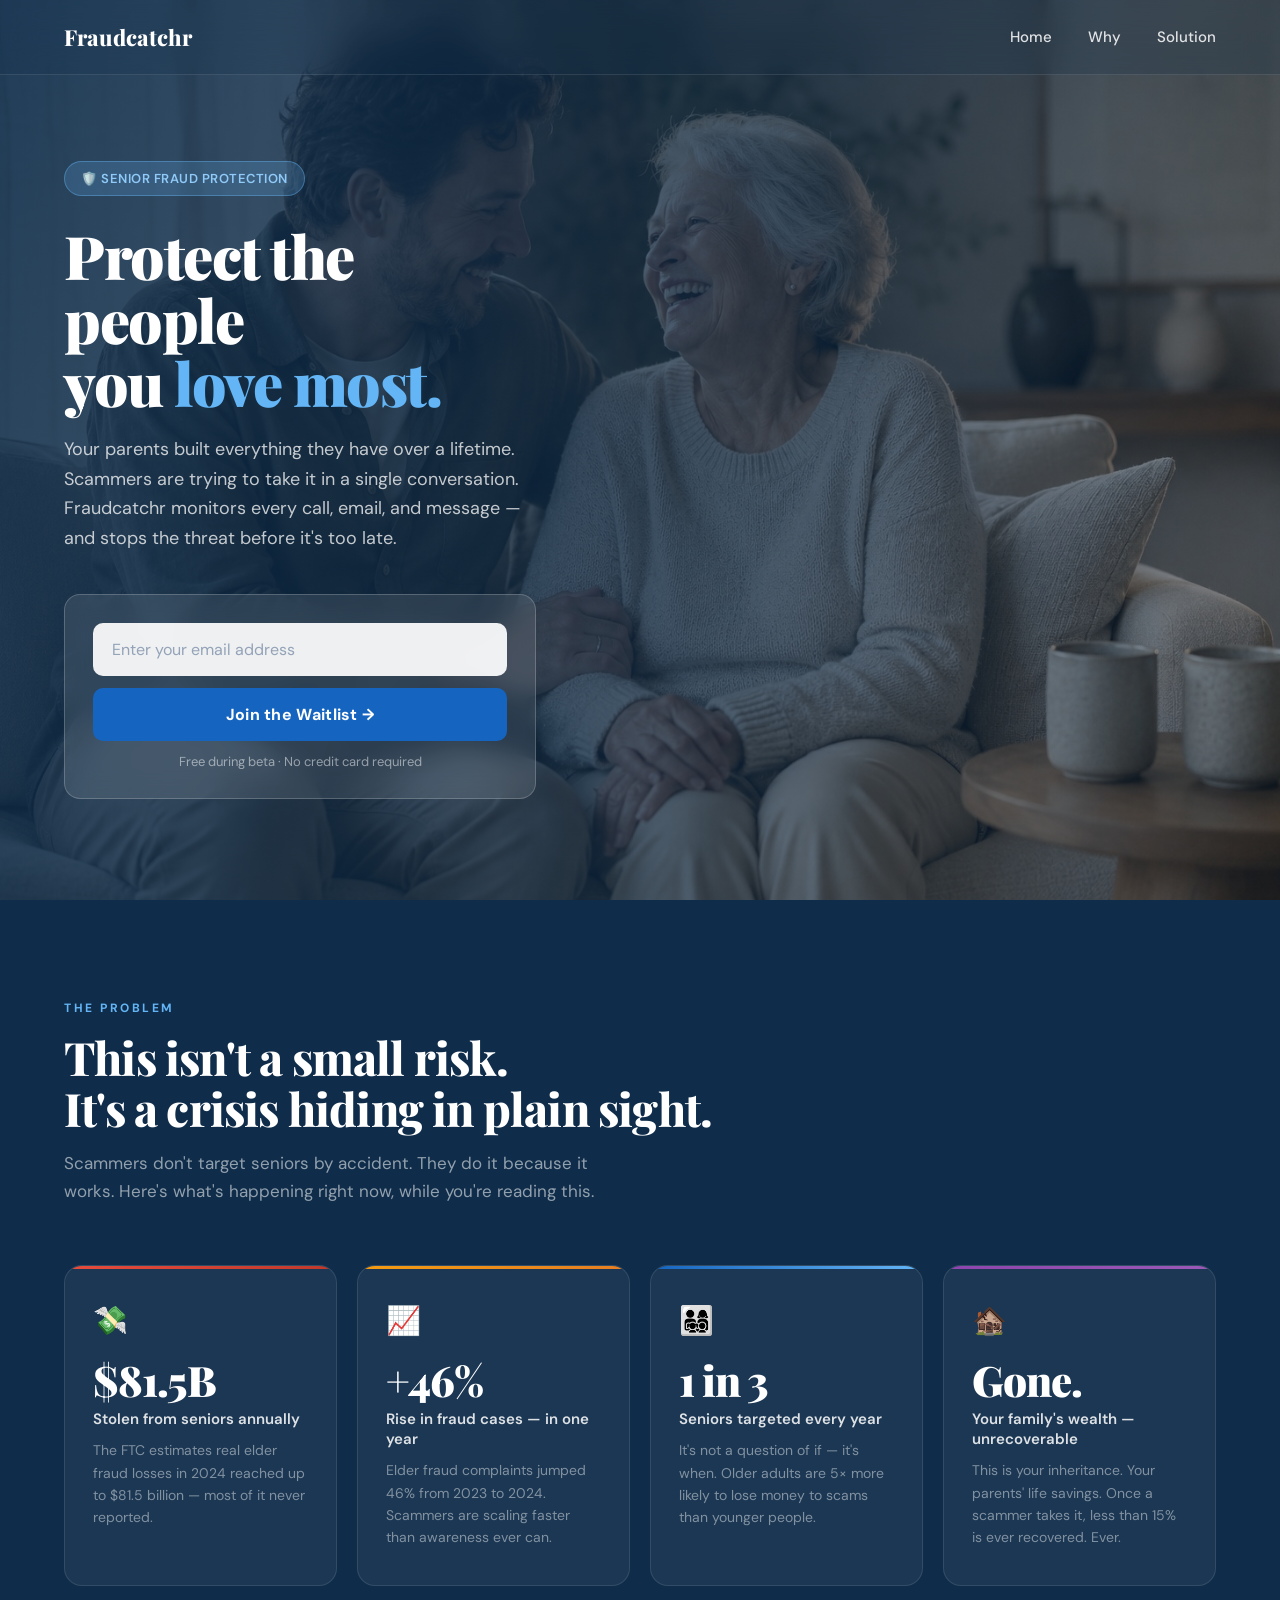
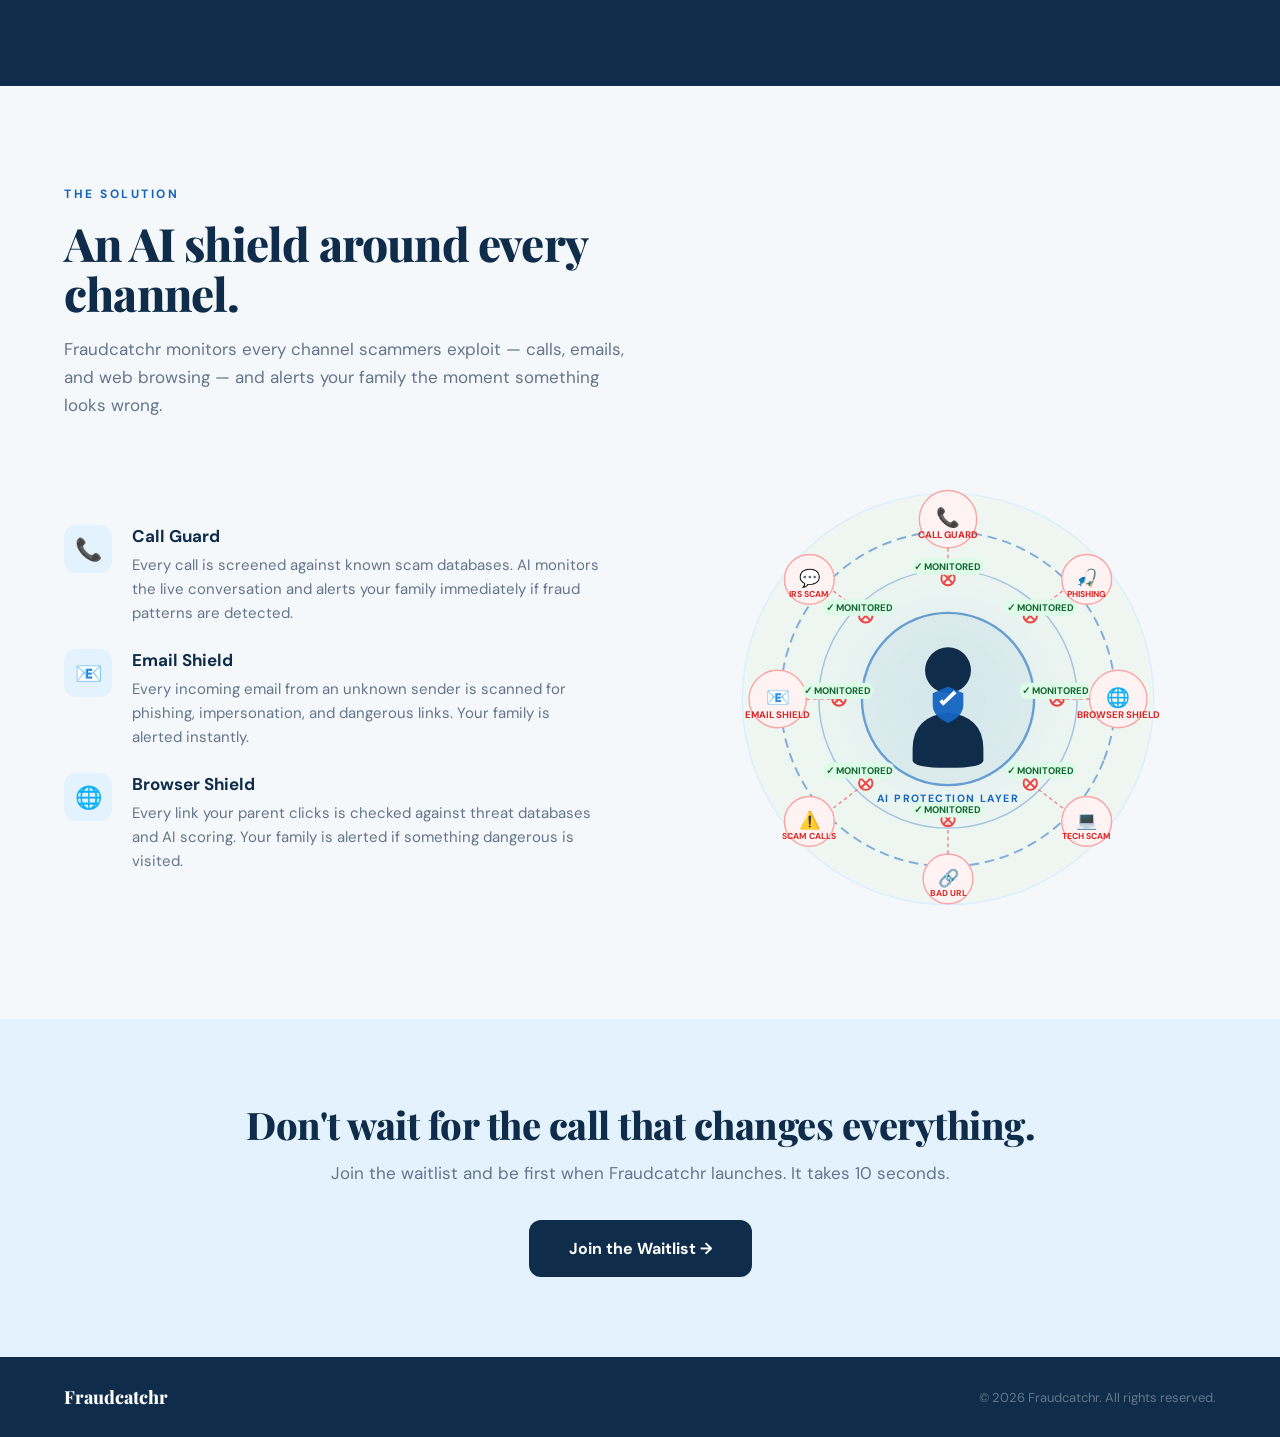
==== commit af1d4328: "Add files via upload" ====
--- a/index.html
+++ b/index.html
@@ -193,43 +193,31 @@
 
 <section id="solution">
   <div class="section-eyebrow">The Solution</div>
-  <h2>An AI shield around every conversation.</h2>
-  <p class="section-sub">Fraudcatchr monitors every channel scammers exploit — calls, emails, Facebook, Instagram, and dangerous websites — blocking threats before they reach your parent.</p>
+  <h2>An AI shield around every channel.</h2>
+  <p class="section-sub">Fraudcatchr monitors every channel scammers exploit — calls, emails, and web browsing — and alerts your family the moment something looks wrong.</p>
   <div class="solution-layout">
     <div class="solution-points">
       <div class="solution-point">
         <div class="point-icon">📞</div>
         <div class="point-text">
-          <h3>Scam Call Blocker</h3>
-          <p>AI monitors calls in real time, detecting IRS threats, impersonation, and manipulation — alerting your family mid-call.</p>
+          <h3>Call Guard</h3>
+          <p>Every call is screened against known scam databases. AI monitors the live conversation and alerts your family immediately if fraud patterns are detected.</p>
         </div>
       </div>
       <div class="solution-point">
         <div class="point-icon">📧</div>
         <div class="point-text">
-          <h3>Phishing Email Shield</h3>
-          <p>Every incoming email is scanned for fraud, fake senders, and dangerous links before your parent ever reads it.</p>
+          <h3>Email Shield</h3>
+          <p>Every incoming email from an unknown sender is scanned for phishing, impersonation, and dangerous links. Your family is alerted instantly.</p>
         </div>
       </div>
-      <div class="solution-point">
-        <div class="point-icon">📘</div>
-        <div class="point-text">
-          <h3>Facebook Scam Blocker</h3>
-          <p>Fake ads, fraudulent messages, and dangerous links on Facebook are intercepted before your parent clicks.</p>
-        </div>
-      </div>
-      <div class="solution-point">
-        <div class="point-icon">📸</div>
-        <div class="point-text">
-          <h3>Instagram Fraud Blocker</h3>
-          <p>Romance scams, fake giveaways, and phishing DMs on Instagram are flagged and blocked in real time.</p>
-        </div>
-      </div>
+
+
       <div class="solution-point">
         <div class="point-icon">🌐</div>
         <div class="point-text">
-          <h3>Malicious Website Blocker</h3>
-          <p>Any dangerous URL — wherever your parent clicks it — is stopped cold. Your family is notified immediately.</p>
+          <h3>Browser Shield</h3>
+          <p>Every link your parent clicks is checked against threat databases and AI scoring. Your family is alerted if something dangerous is visited.</p>
         </div>
       </div>
     </div>
@@ -238,130 +226,132 @@
       <svg viewBox="0 0 460 460" xmlns="http://www.w3.org/2000/svg" width="440" height="440">
         <defs>
           <radialGradient id="bg2" cx="50%" cy="50%" r="50%">
-            <stop offset="0%" stop-color="#E4F2EB"/>
+            <stop offset="0%" stop-color="#E8F5F0"/>
             <stop offset="100%" stop-color="#F0F6F2"/>
           </radialGradient>
           <radialGradient id="innerGlow" cx="50%" cy="50%" r="50%">
             <stop offset="0%" stop-color="#1565C0" stop-opacity="0.15"/>
             <stop offset="100%" stop-color="#1565C0" stop-opacity="0.02"/>
           </radialGradient>
-          <linearGradient id="igGrad" x1="0%" y1="100%" x2="100%" y2="0%">
-            <stop offset="0%" stop-color="#f09433"/>
-            <stop offset="50%" stop-color="#dc2743"/>
-            <stop offset="100%" stop-color="#bc1888"/>
-          </linearGradient>
         </defs>
         <circle cx="230" cy="230" r="215" fill="url(#bg2)" stroke="#DDEEFF" stroke-width="1.5"/>
         <circle cx="230" cy="230" r="175" fill="none" stroke="#1565C0" stroke-width="2" stroke-dasharray="10 6" opacity="0.5">
           <animateTransform attributeName="transform" type="rotate" from="0 230 230" to="360 230 230" dur="25s" repeatCount="indefinite"/>
         </circle>
         <circle cx="230" cy="230" r="135" fill="url(#innerGlow)" stroke="#1565C0" stroke-width="1.5" opacity="0.35"/>
-        <circle cx="230" cy="230" r="90" fill="rgba(46,125,82,0.08)" stroke="#1565C0" stroke-width="2.5" opacity="0.6"/>
+        <circle cx="230" cy="230" r="90" fill="rgba(21,101,192,0.08)" stroke="#1565C0" stroke-width="2.5" opacity="0.6"/>
+        <!-- Person -->
         <circle cx="230" cy="200" r="24" fill="#0F2D4A"/>
         <path d="M193 282 Q193 248 230 244 Q267 248 267 282 L267 294 Q267 302 230 302 Q193 302 193 294 Z" fill="#0F2D4A"/>
+        <!-- Shield badge -->
         <path d="M230 217 L214 224 L214 236 Q214 248 230 255 Q246 248 246 236 L246 224 Z" fill="#1565C0" opacity="0.95"/>
         <path d="M225 237 L221 233 L224 230 L225 232 L236 221 L239 224 Z" fill="white"/>
 
+        <!-- CALL GUARD - top -->
         <g transform="translate(230,42)">
-          <circle r="26" fill="#fef2f2" stroke="#fca5a5" stroke-width="1.5"/>
+          <circle r="30" fill="#fef2f2" stroke="#fca5a5" stroke-width="1.5"/>
           <text x="0" y="5" text-anchor="middle" font-size="20">📞</text>
-          <text x="0" y="18" text-anchor="middle" font-size="9" font-weight="700" fill="#dc2626">SCAM CALL</text>
-        </g>
-        <line x1="230" y1="68" x2="230" y2="104" stroke="#ef4444" stroke-width="1.5" stroke-dasharray="4 3" opacity="0.6"/>
+          <text x="0" y="20" text-anchor="middle" font-size="10" font-weight="700" fill="#dc2626">CALL GUARD</text>
+        </g>
+        <line x1="230" y1="72" x2="230" y2="104" stroke="#ef4444" stroke-width="1.5" stroke-dasharray="4 3" opacity="0.6"/>
         <circle cx="230" cy="104" r="7" fill="none" stroke="#ef4444" stroke-width="2"/>
         <line x1="225" y1="99" x2="235" y2="109" stroke="#ef4444" stroke-width="2"/>
         <line x1="235" y1="99" x2="225" y2="109" stroke="#ef4444" stroke-width="2"/>
-
+        <rect x="193" y="83" width="74" height="17" rx="8" fill="#dcfce7"/>
+        <text x="230" y="95" text-anchor="middle" font-size="10" font-weight="700" fill="#166534">✓ MONITORED</text>
+
+        <!-- EMAIL SHIELD - left -->
+        <g transform="translate(52,230)">
+          <circle r="30" fill="#fef2f2" stroke="#fca5a5" stroke-width="1.5"/>
+          <text x="0" y="5" text-anchor="middle" font-size="20">📧</text>
+          <text x="0" y="20" text-anchor="middle" font-size="10" font-weight="700" fill="#dc2626">EMAIL SHIELD</text>
+        </g>
+        <line x1="82" y1="230" x2="116" y2="230" stroke="#ef4444" stroke-width="1.5" stroke-dasharray="4 3" opacity="0.6"/>
+        <circle cx="116" cy="230" r="7" fill="none" stroke="#ef4444" stroke-width="2"/>
+        <line x1="111" y1="225" x2="121" y2="235" stroke="#ef4444" stroke-width="2"/>
+        <line x1="121" y1="225" x2="111" y2="235" stroke="#ef4444" stroke-width="2"/>
+        <rect x="78" y="213" width="74" height="17" rx="8" fill="#dcfce7"/>
+        <text x="115" y="225" text-anchor="middle" font-size="10" font-weight="700" fill="#166534">✓ MONITORED</text>
+
+        <!-- BROWSER SHIELD - right -->
+        <g transform="translate(408,230)">
+          <circle r="30" fill="#fef2f2" stroke="#fca5a5" stroke-width="1.5"/>
+          <text x="0" y="5" text-anchor="middle" font-size="20">🌐</text>
+          <text x="0" y="20" text-anchor="middle" font-size="10" font-weight="700" fill="#dc2626">BROWSER SHIELD</text>
+        </g>
+        <line x1="378" y1="230" x2="344" y2="230" stroke="#ef4444" stroke-width="1.5" stroke-dasharray="4 3" opacity="0.6"/>
+        <circle cx="344" cy="230" r="7" fill="none" stroke="#ef4444" stroke-width="2"/>
+        <line x1="339" y1="225" x2="349" y2="235" stroke="#ef4444" stroke-width="2"/>
+        <line x1="349" y1="225" x2="339" y2="235" stroke="#ef4444" stroke-width="2"/>
+        <rect x="305" y="213" width="74" height="17" rx="8" fill="#dcfce7"/>
+        <text x="342" y="225" text-anchor="middle" font-size="10" font-weight="700" fill="#166534">✓ MONITORED</text>
+
+        <!-- SCAM CALLS - bottom left -->
+        <g transform="translate(85,358)">
+          <circle r="26" fill="#fef2f2" stroke="#fca5a5" stroke-width="1.5"/>
+          <text x="0" y="5" text-anchor="middle" font-size="18">⚠️</text>
+          <text x="0" y="18" text-anchor="middle" font-size="9" font-weight="700" fill="#dc2626">SCAM CALLS</text>
+        </g>
+        <line x1="110" y1="344" x2="144" y2="318" stroke="#ef4444" stroke-width="1.5" stroke-dasharray="4 3" opacity="0.6"/>
+        <circle cx="144" cy="318" r="7" fill="none" stroke="#ef4444" stroke-width="2"/>
+        <line x1="139" y1="313" x2="149" y2="323" stroke="#ef4444" stroke-width="2"/>
+        <line x1="149" y1="313" x2="139" y2="323" stroke="#ef4444" stroke-width="2"/>
+        <rect x="100" y="296" width="74" height="17" rx="8" fill="#dcfce7"/>
+        <text x="137" y="308" text-anchor="middle" font-size="10" font-weight="700" fill="#166534">✓ MONITORED</text>
+
+        <!-- PHISHING - top right -->
         <g transform="translate(375,105)">
           <circle r="26" fill="#fef2f2" stroke="#fca5a5" stroke-width="1.5"/>
-          <text x="0" y="5" text-anchor="middle" font-size="20">📧</text>
+          <text x="0" y="5" text-anchor="middle" font-size="18">🎣</text>
           <text x="0" y="18" text-anchor="middle" font-size="9" font-weight="700" fill="#dc2626">PHISHING</text>
         </g>
         <line x1="350" y1="117" x2="316" y2="143" stroke="#ef4444" stroke-width="1.5" stroke-dasharray="4 3" opacity="0.6"/>
         <circle cx="316" cy="143" r="7" fill="none" stroke="#ef4444" stroke-width="2"/>
         <line x1="311" y1="138" x2="321" y2="148" stroke="#ef4444" stroke-width="2"/>
         <line x1="321" y1="138" x2="311" y2="148" stroke="#ef4444" stroke-width="2"/>
-
-        <g transform="translate(408,230)">
-          <circle r="26" fill="#eff6ff" stroke="#93c5fd" stroke-width="1.5"/>
-          <rect x="-12" y="-14" width="24" height="24" rx="5" fill="#1877F2"/>
-          <text x="0" y="7" text-anchor="middle" font-size="16" font-weight="900" fill="white">f</text>
-          <text x="0" y="21" text-anchor="middle" font-size="9" font-weight="700" fill="#dc2626">FACEBOOK</text>
-        </g>
-        <line x1="382" y1="230" x2="348" y2="230" stroke="#ef4444" stroke-width="1.5" stroke-dasharray="4 3" opacity="0.6"/>
-        <circle cx="348" cy="230" r="7" fill="none" stroke="#ef4444" stroke-width="2"/>
-        <line x1="343" y1="225" x2="353" y2="235" stroke="#ef4444" stroke-width="2"/>
-        <line x1="353" y1="225" x2="343" y2="235" stroke="#ef4444" stroke-width="2"/>
-
+        <rect x="290" y="126" width="74" height="17" rx="8" fill="#dcfce7"/>
+        <text x="327" y="138" text-anchor="middle" font-size="10" font-weight="700" fill="#166534">✓ MONITORED</text>
+
+        <!-- BAD URL - bottom -->
+        <g transform="translate(230,418)">
+          <circle r="26" fill="#fef2f2" stroke="#fca5a5" stroke-width="1.5"/>
+          <text x="0" y="5" text-anchor="middle" font-size="18">🔗</text>
+          <text x="0" y="18" text-anchor="middle" font-size="9" font-weight="700" fill="#dc2626">BAD URL</text>
+        </g>
+        <line x1="230" y1="392" x2="230" y2="356" stroke="#ef4444" stroke-width="1.5" stroke-dasharray="4 3" opacity="0.6"/>
+        <circle cx="230" cy="356" r="7" fill="none" stroke="#ef4444" stroke-width="2"/>
+        <line x1="225" y1="351" x2="235" y2="361" stroke="#ef4444" stroke-width="2"/>
+        <line x1="235" y1="351" x2="225" y2="361" stroke="#ef4444" stroke-width="2"/>
+        <rect x="193" y="337" width="74" height="17" rx="8" fill="#dcfce7"/>
+        <text x="230" y="349" text-anchor="middle" font-size="10" font-weight="700" fill="#166534">✓ MONITORED</text>
+
+        <!-- TOP LEFT - IRS SCAM -->
+        <g transform="translate(85,105)">
+          <circle r="26" fill="#fef2f2" stroke="#fca5a5" stroke-width="1.5"/>
+          <text x="0" y="5" text-anchor="middle" font-size="18">💬</text>
+          <text x="0" y="18" text-anchor="middle" font-size="9" font-weight="700" fill="#dc2626">IRS SCAM</text>
+        </g>
+        <line x1="110" y1="117" x2="144" y2="143" stroke="#ef4444" stroke-width="1.5" stroke-dasharray="4 3" opacity="0.6"/>
+        <circle cx="144" cy="143" r="7" fill="none" stroke="#ef4444" stroke-width="2"/>
+        <line x1="139" y1="138" x2="149" y2="148" stroke="#ef4444" stroke-width="2"/>
+        <line x1="149" y1="138" x2="139" y2="148" stroke="#ef4444" stroke-width="2"/>
+        <rect x="100" y="126" width="74" height="17" rx="8" fill="#dcfce7"/>
+        <text x="137" y="138" text-anchor="middle" font-size="10" font-weight="700" fill="#166534">✓ MONITORED</text>
+
+        <!-- BOTTOM RIGHT - TECH SCAM -->
         <g transform="translate(375,358)">
-          <circle r="26" fill="#fdf4ff" stroke="#e9d5ff" stroke-width="1.5"/>
-          <rect x="-13" y="-14" width="26" height="26" rx="7" fill="url(#igGrad)"/>
-          <circle cx="0" cy="-1" r="7" fill="none" stroke="white" stroke-width="2"/>
-          <circle cx="6" cy="-8" r="1.5" fill="white"/>
-          <text x="0" y="21" text-anchor="middle" font-size="9" font-weight="700" fill="#dc2626">INSTAGRAM</text>
+          <circle r="26" fill="#fef2f2" stroke="#fca5a5" stroke-width="1.5"/>
+          <text x="0" y="5" text-anchor="middle" font-size="18">💻</text>
+          <text x="0" y="18" text-anchor="middle" font-size="9" font-weight="700" fill="#dc2626">TECH SCAM</text>
         </g>
         <line x1="350" y1="344" x2="316" y2="318" stroke="#ef4444" stroke-width="1.5" stroke-dasharray="4 3" opacity="0.6"/>
         <circle cx="316" cy="318" r="7" fill="none" stroke="#ef4444" stroke-width="2"/>
         <line x1="311" y1="313" x2="321" y2="323" stroke="#ef4444" stroke-width="2"/>
         <line x1="321" y1="313" x2="311" y2="323" stroke="#ef4444" stroke-width="2"/>
-
-        <g transform="translate(230,418)">
-          <circle r="26" fill="#fef2f2" stroke="#fca5a5" stroke-width="1.5"/>
-          <text x="0" y="5" text-anchor="middle" font-size="20">🌐</text>
-          <text x="0" y="18" text-anchor="middle" font-size="9" font-weight="700" fill="#dc2626">BAD URL</text>
-        </g>
-        <line x1="230" y1="392" x2="230" y2="356" stroke="#ef4444" stroke-width="1.5" stroke-dasharray="4 3" opacity="0.6"/>
-        <circle cx="230" cy="356" r="7" fill="none" stroke="#ef4444" stroke-width="2"/>
-        <line x1="225" y1="351" x2="235" y2="361" stroke="#ef4444" stroke-width="2"/>
-        <line x1="235" y1="351" x2="225" y2="361" stroke="#ef4444" stroke-width="2"/>
-
-        <g transform="translate(52,230)">
-          <circle r="26" fill="#fef2f2" stroke="#fca5a5" stroke-width="1.5"/>
-          <text x="0" y="5" text-anchor="middle" font-size="20">💬</text>
-          <text x="0" y="18" text-anchor="middle" font-size="9" font-weight="700" fill="#dc2626">SMS SCAM</text>
-        </g>
-        <line x1="78" y1="230" x2="112" y2="230" stroke="#ef4444" stroke-width="1.5" stroke-dasharray="4 3" opacity="0.6"/>
-        <circle cx="112" cy="230" r="7" fill="none" stroke="#ef4444" stroke-width="2"/>
-        <line x1="107" y1="225" x2="117" y2="235" stroke="#ef4444" stroke-width="2"/>
-        <line x1="117" y1="225" x2="107" y2="235" stroke="#ef4444" stroke-width="2"/>
-
-        <g transform="translate(85,105)">
-          <circle r="26" fill="#fff1f2" stroke="#fda4af" stroke-width="1.5"/>
-          <text x="0" y="5" text-anchor="middle" font-size="20">💔</text>
-          <text x="0" y="18" text-anchor="middle" font-size="9" font-weight="700" fill="#dc2626">ROMANCE</text>
-        </g>
-        <line x1="110" y1="117" x2="144" y2="143" stroke="#ef4444" stroke-width="1.5" stroke-dasharray="4 3" opacity="0.6"/>
-        <circle cx="144" cy="143" r="7" fill="none" stroke="#ef4444" stroke-width="2"/>
-        <line x1="139" y1="138" x2="149" y2="148" stroke="#ef4444" stroke-width="2"/>
-        <line x1="149" y1="138" x2="139" y2="148" stroke="#ef4444" stroke-width="2"/>
-
-        <g transform="translate(85,358)">
-          <circle r="26" fill="#fef2f2" stroke="#fca5a5" stroke-width="1.5"/>
-          <text x="0" y="5" text-anchor="middle" font-size="20">💻</text>
-          <text x="0" y="18" text-anchor="middle" font-size="9" font-weight="700" fill="#dc2626">TECH SCAM</text>
-        </g>
-        <line x1="110" y1="344" x2="144" y2="318" stroke="#ef4444" stroke-width="1.5" stroke-dasharray="4 3" opacity="0.6"/>
-        <circle cx="144" cy="318" r="7" fill="none" stroke="#ef4444" stroke-width="2"/>
-        <line x1="139" y1="313" x2="149" y2="323" stroke="#ef4444" stroke-width="2"/>
-        <line x1="149" y1="313" x2="139" y2="323" stroke="#ef4444" stroke-width="2"/>
-
-        <rect x="193" y="86" width="74" height="17" rx="8" fill="#dcfce7"/>
-        <text x="230" y="98" text-anchor="middle" font-size="10" font-weight="700" fill="#166534">✓ BLOCKED</text>
-        <rect x="290" y="126" width="74" height="17" rx="8" fill="#dcfce7"/>
-        <text x="327" y="138" text-anchor="middle" font-size="10" font-weight="700" fill="#166534">✓ BLOCKED</text>
-        <rect x="318" y="213" width="74" height="17" rx="8" fill="#dcfce7"/>
-        <text x="355" y="225" text-anchor="middle" font-size="10" font-weight="700" fill="#166534">✓ BLOCKED</text>
         <rect x="290" y="296" width="74" height="17" rx="8" fill="#dcfce7"/>
-        <text x="327" y="308" text-anchor="middle" font-size="10" font-weight="700" fill="#166534">✓ BLOCKED</text>
-        <rect x="193" y="337" width="74" height="17" rx="8" fill="#dcfce7"/>
-        <text x="230" y="349" text-anchor="middle" font-size="10" font-weight="700" fill="#166534">✓ BLOCKED</text>
-        <rect x="78" y="213" width="74" height="17" rx="8" fill="#dcfce7"/>
-        <text x="115" y="225" text-anchor="middle" font-size="10" font-weight="700" fill="#166534">✓ BLOCKED</text>
-        <rect x="100" y="126" width="74" height="17" rx="8" fill="#dcfce7"/>
-        <text x="137" y="138" text-anchor="middle" font-size="10" font-weight="700" fill="#166534">✓ BLOCKED</text>
-        <rect x="100" y="296" width="74" height="17" rx="8" fill="#dcfce7"/>
-        <text x="137" y="308" text-anchor="middle" font-size="10" font-weight="700" fill="#166534">✓ BLOCKED</text>
-        <text x="230" y="338" text-anchor="middle" font-size="11" font-weight="700" fill="#1565C0" font-family="DM Sans,sans-serif" letter-spacing="1.5">AI PROTECTION LAYER</text>
+        <text x="327" y="308" text-anchor="middle" font-size="10" font-weight="700" fill="#166534">✓ MONITORED</text>
+
+        <text x="230" y="338" text-anchor="middle" font-size="11" font-weight="700" fill="#1565C0" font-family="DM Sans, sans-serif" letter-spacing="1.5">AI PROTECTION LAYER</text>
       </svg>
     </div>
   </div>
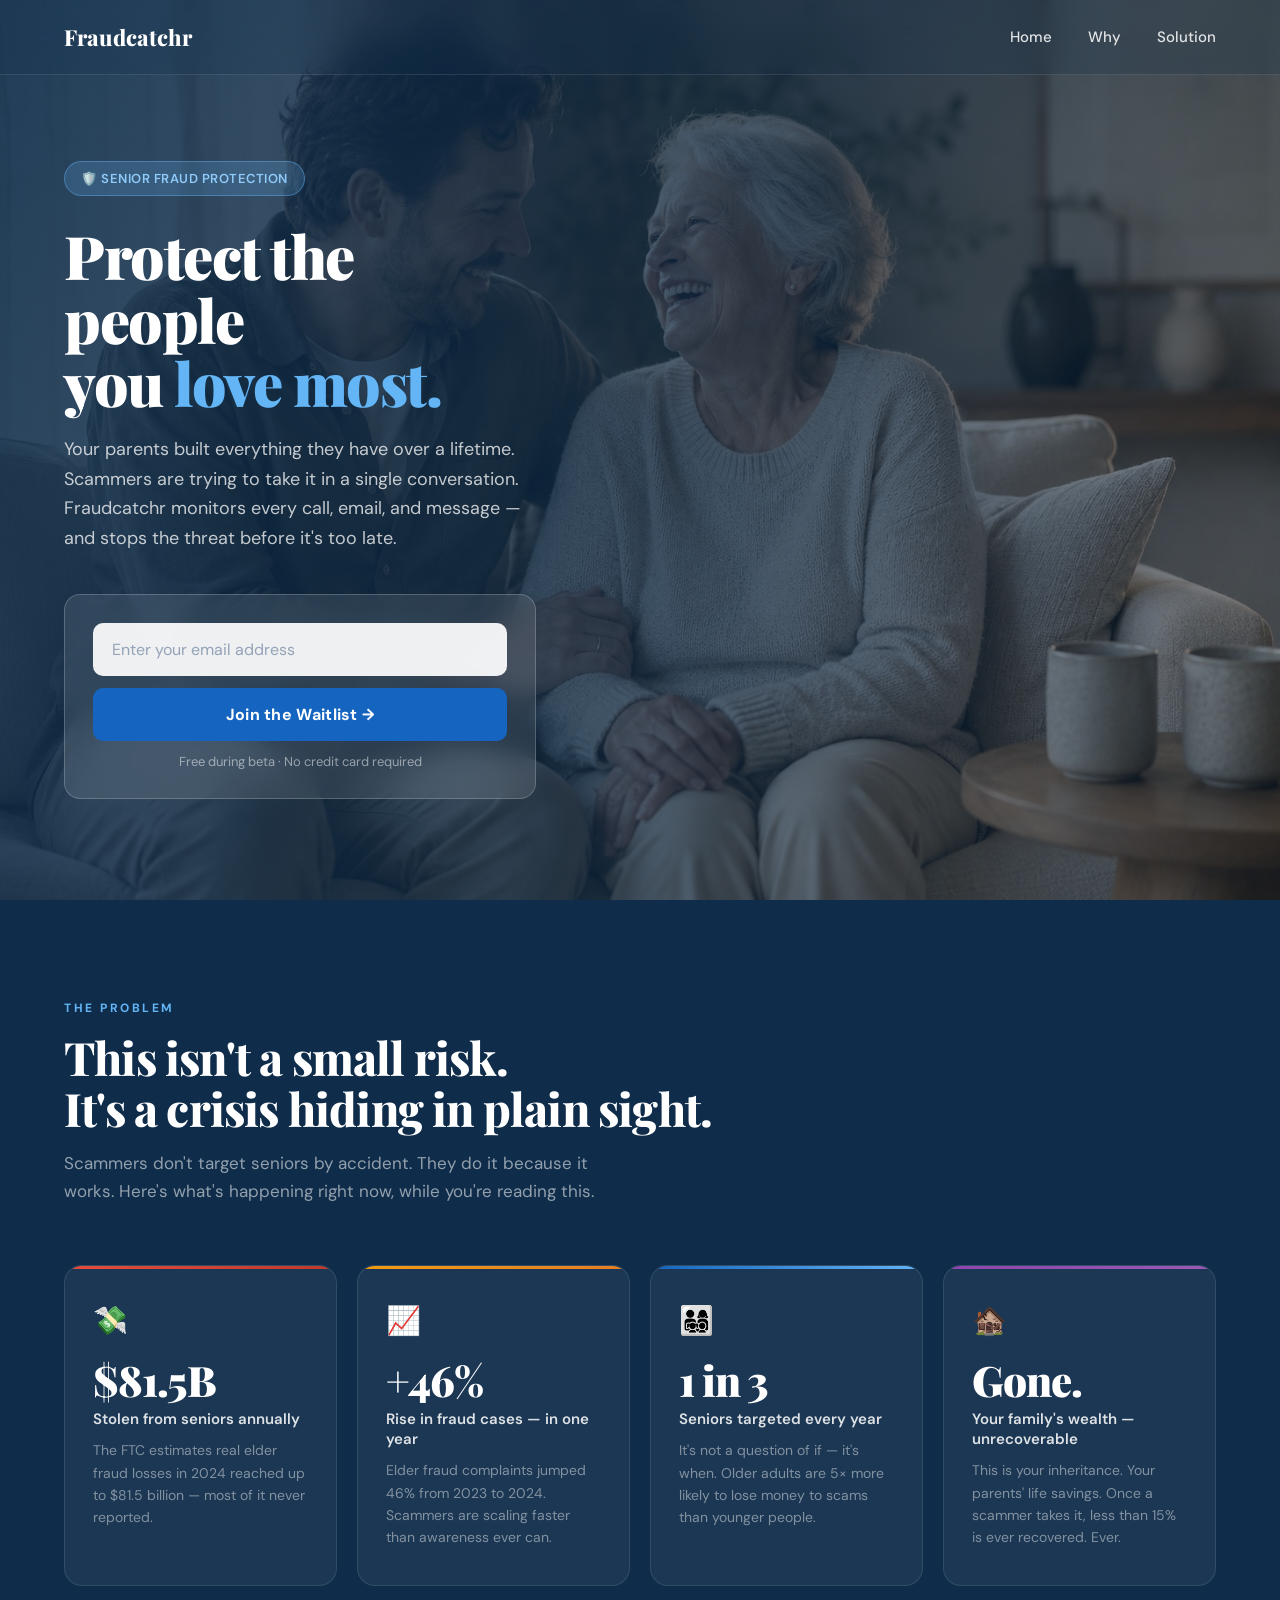
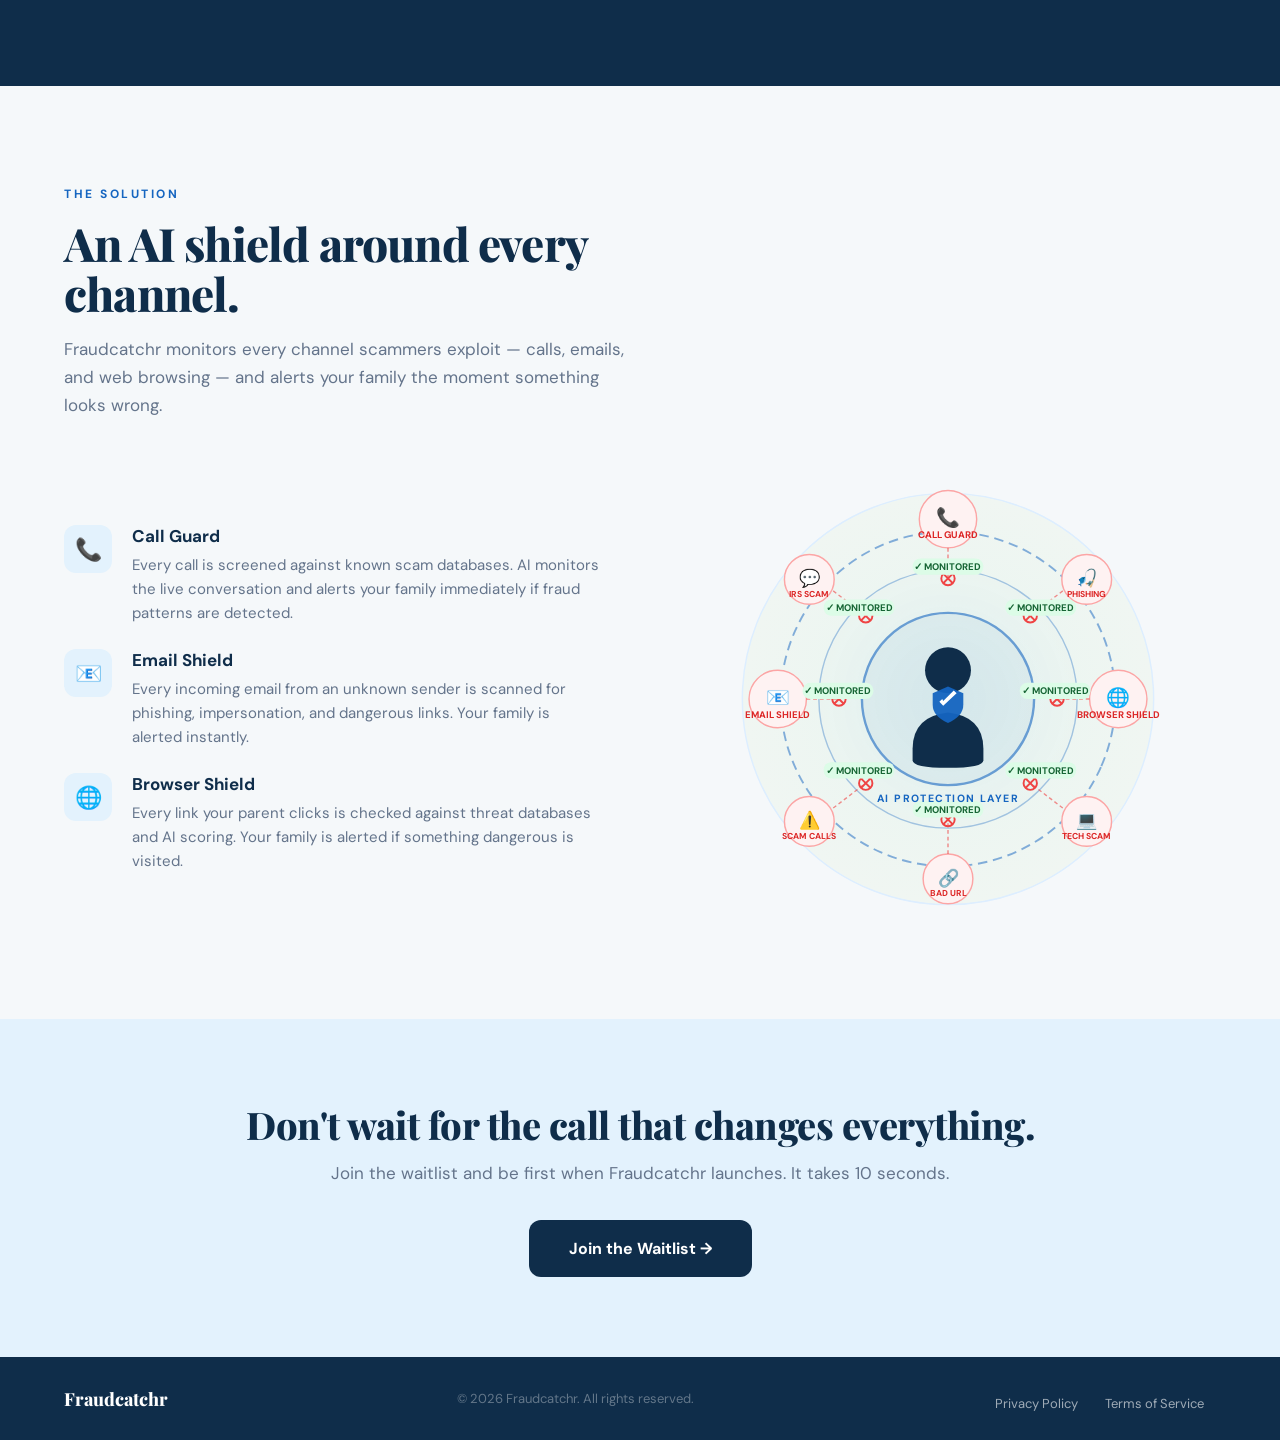
==== commit 52b45ec3: "Add files via upload" ====
--- a/index.html
+++ b/index.html
@@ -366,6 +366,10 @@
 <footer>
   <div class="footer-logo">Fraudcatchr</div>
   <p>© 2026 Fraudcatchr. All rights reserved.</p>
+  <p style="margin-top:10px;">
+    <a href="/privacy-policy.html" style="color:rgba(255,255,255,0.6);text-decoration:none;margin:0 12px;font-size:13px;">Privacy Policy</a>
+    <a href="/terms-and-conditions.html" style="color:rgba(255,255,255,0.6);text-decoration:none;margin:0 12px;font-size:13px;">Terms of Service</a>
+  </p>
 </footer>
 </body>
 </html>
